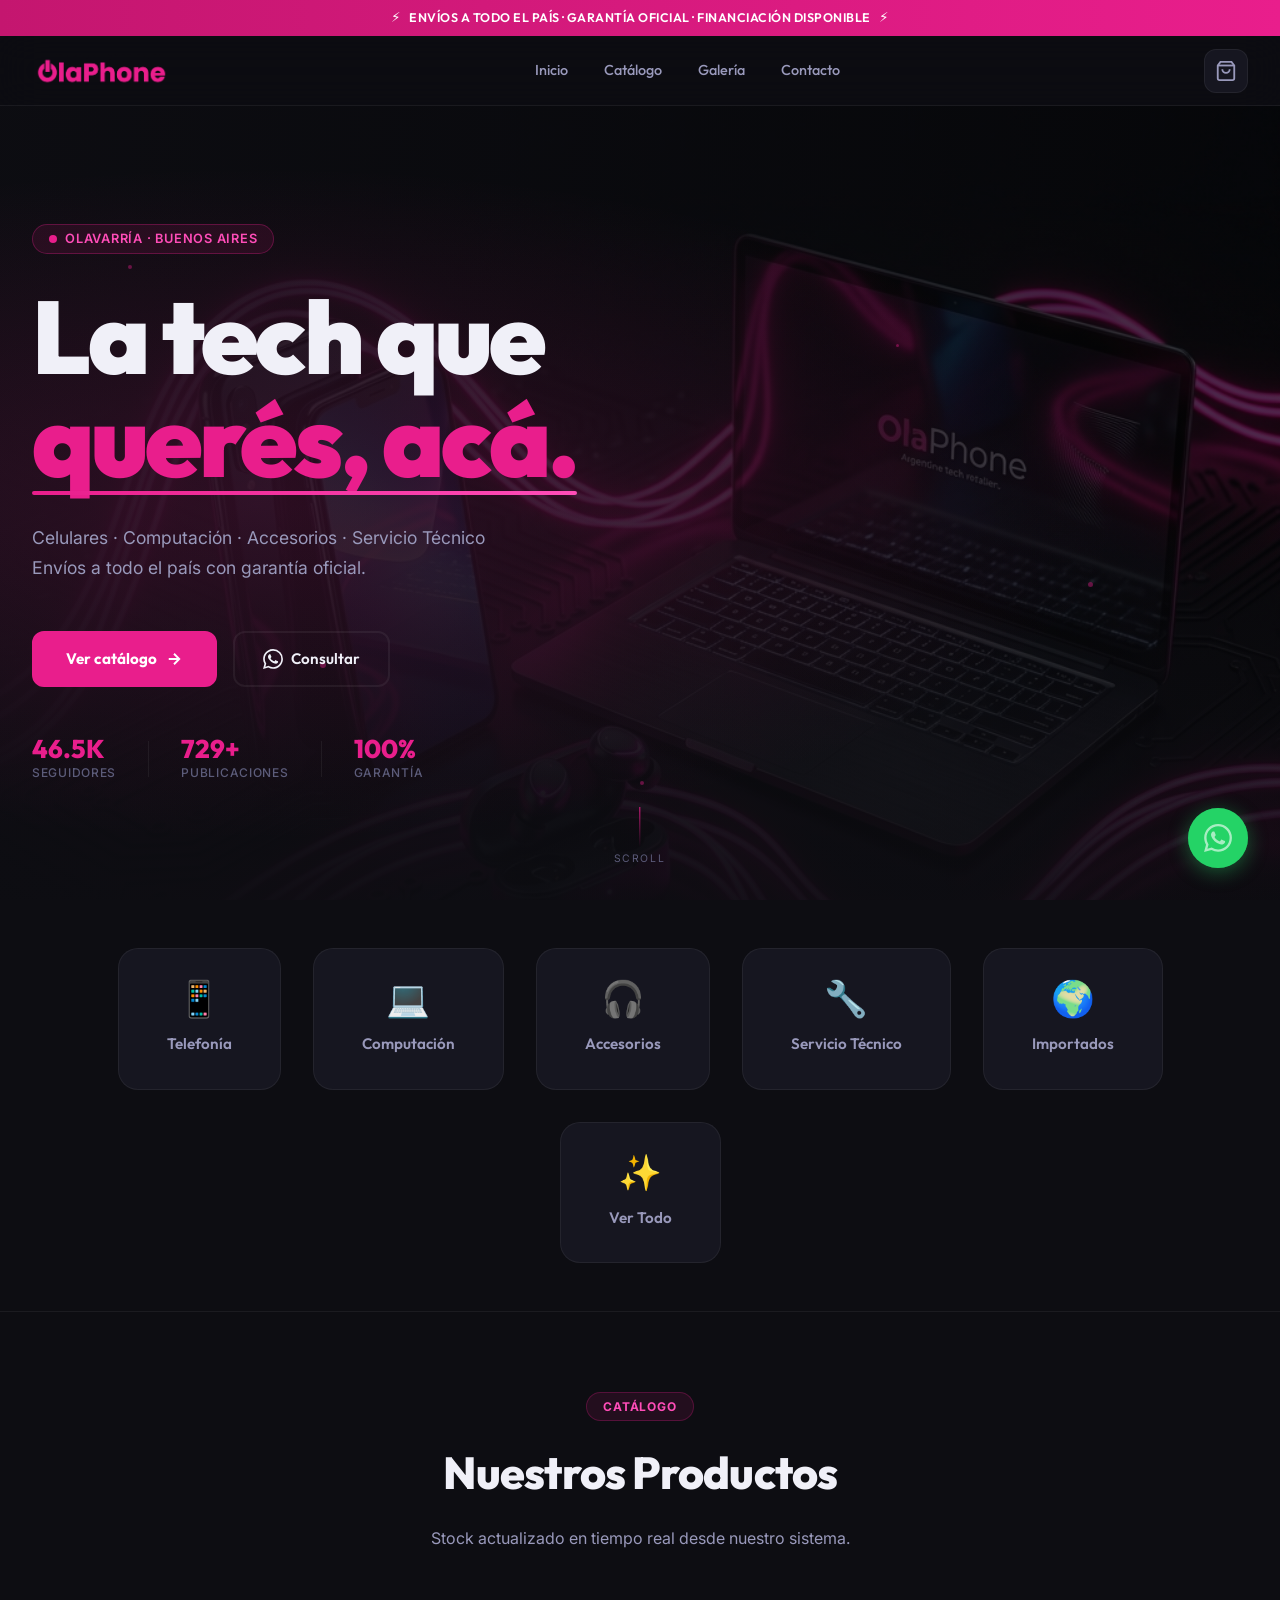
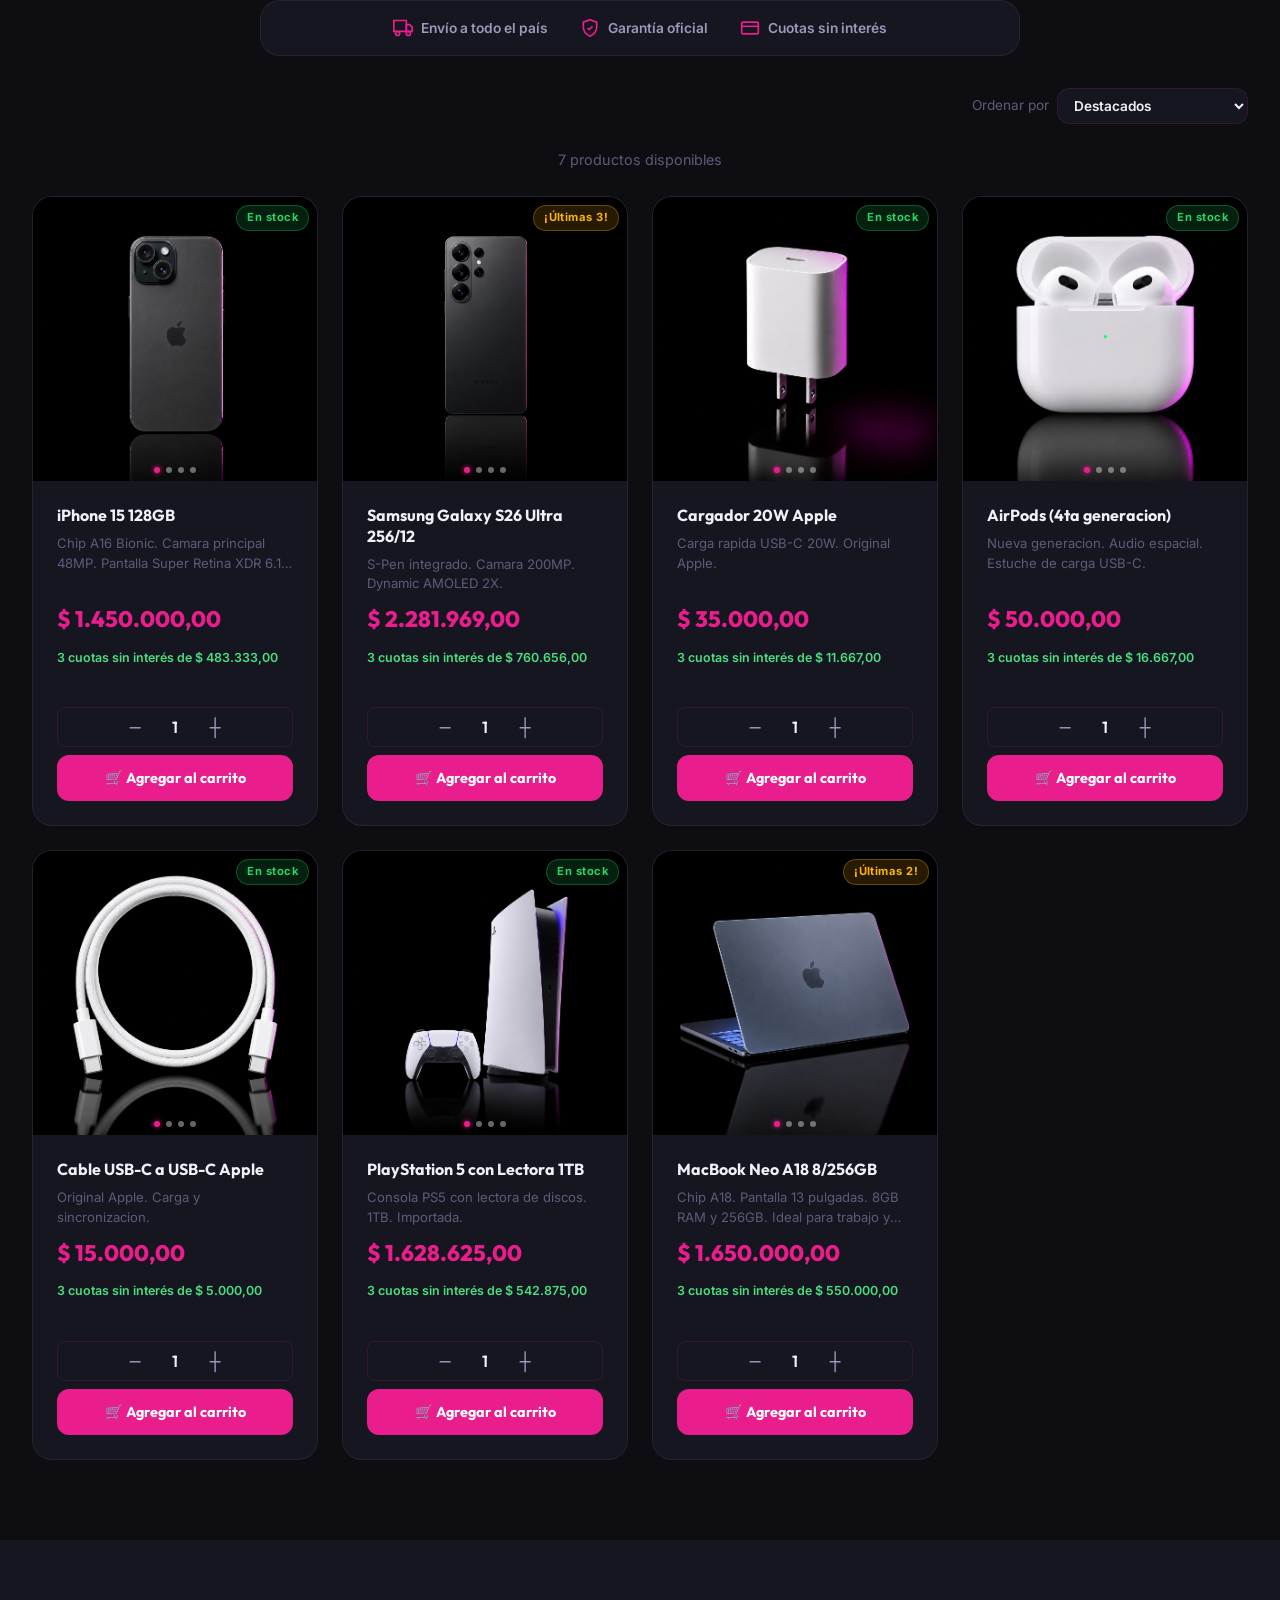
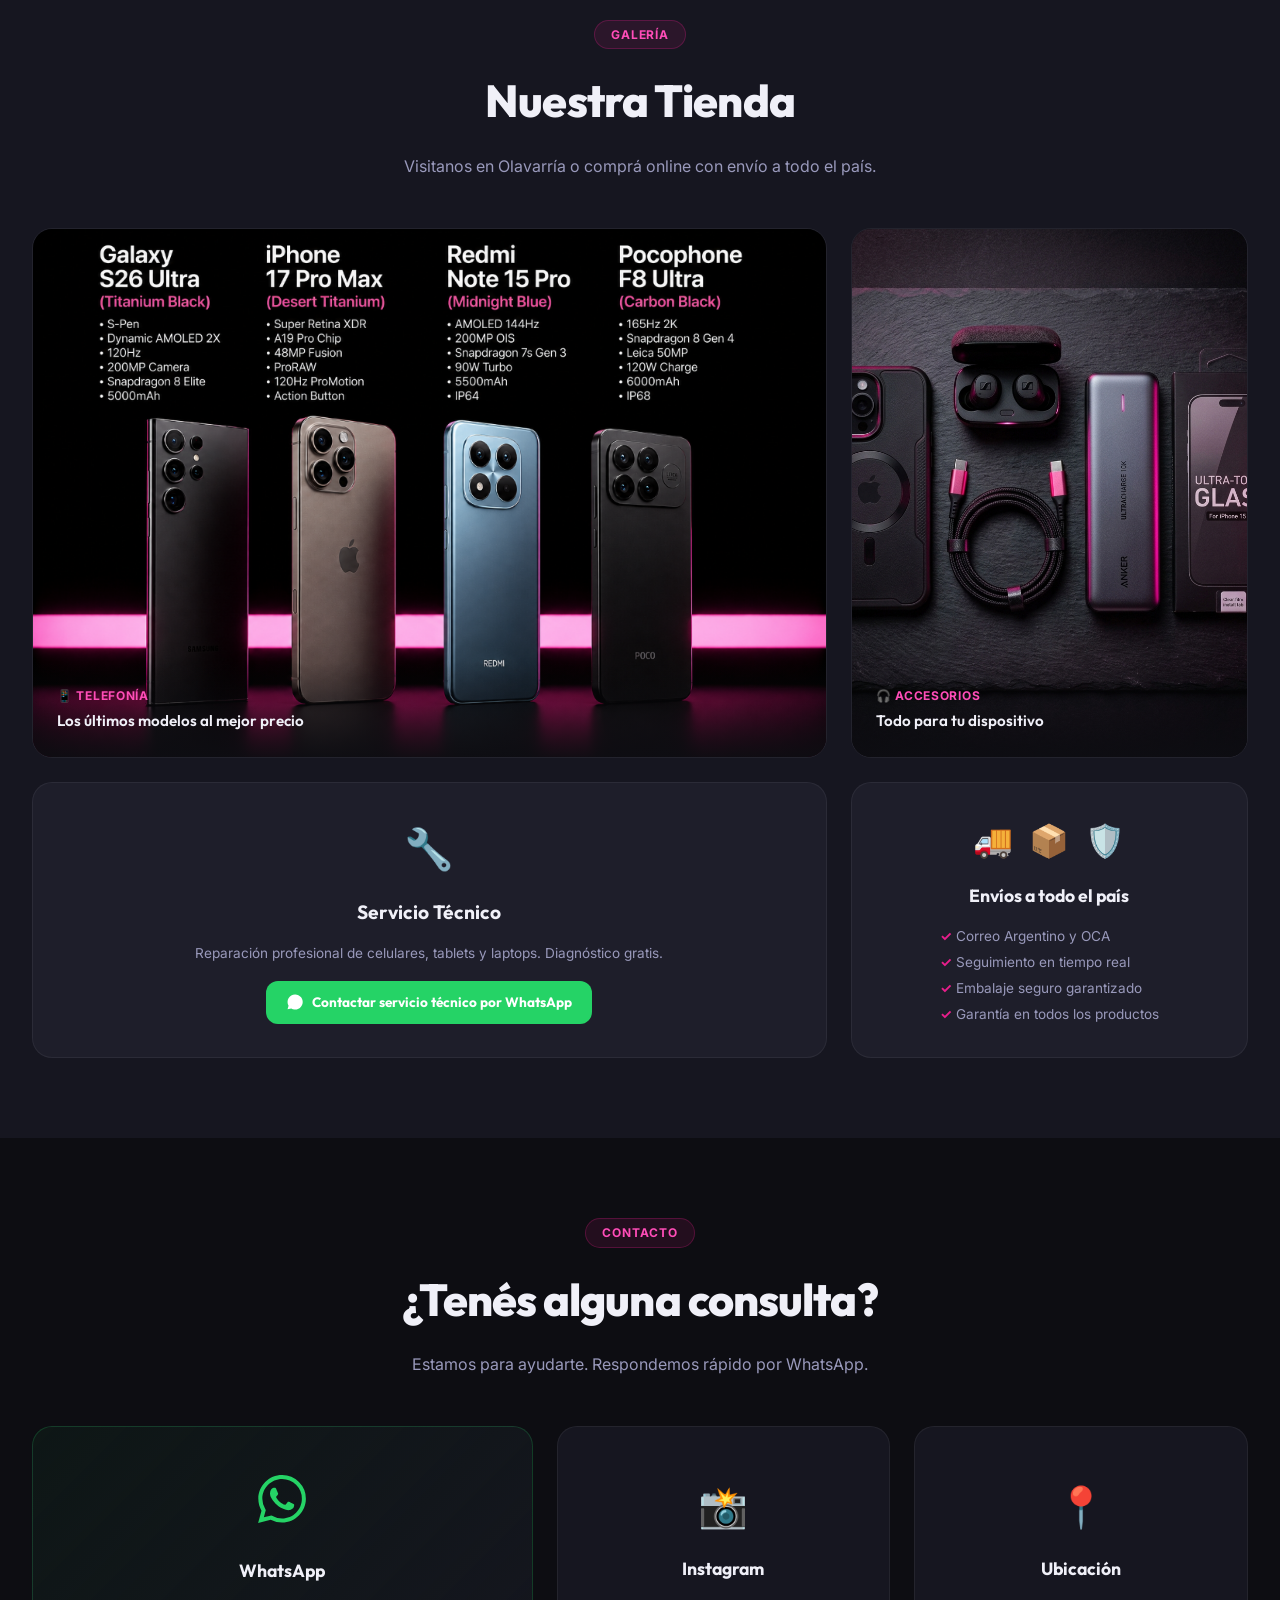
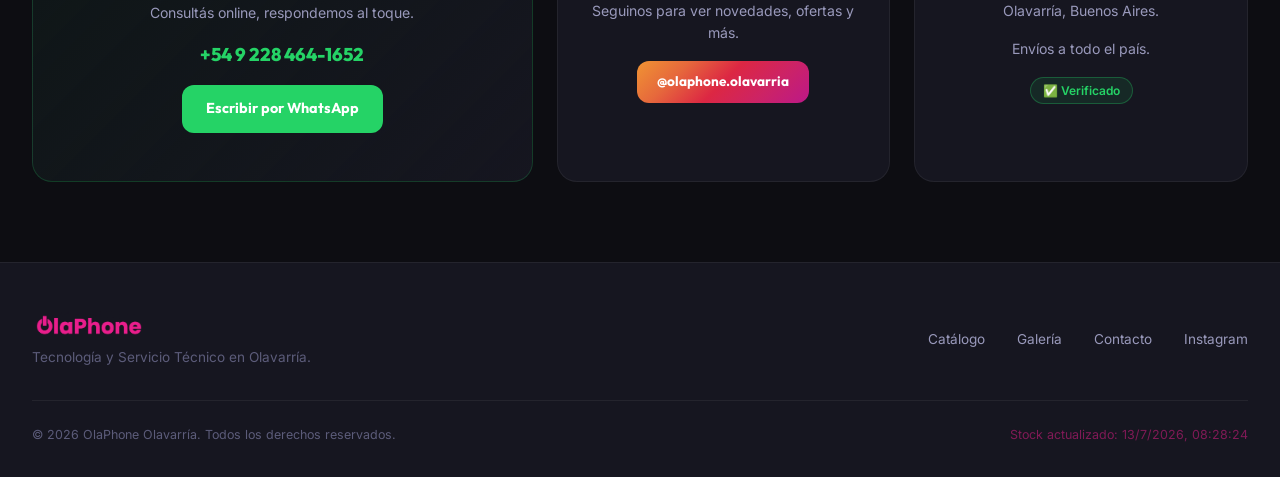
==== producto.html @ 95a6b4db "OlaPhone web — deploy inicial a GitHub Pages Sitio estatico (HTML/CSS/JS) con catalogo de respaldo (" ====
<!DOCTYPE html>
<html lang="es">
<head>
  <meta charset="UTF-8" />
  <meta name="viewport" content="width=device-width, initial-scale=1.0" />

  <!-- SEO -->
  <title>Producto | OlaPhone Olavarría</title>
  <meta name="description" content="Detalle de producto — OlaPhone Olavarría. Celulares, computación, accesorios y servicio técnico. Envíos a todo el país." />
  <meta name="robots" content="index, follow" />
  <meta name="theme-color" content="#E91E8C" />

  <!-- Favicon -->
  <link rel="icon" type="image/png" href="./assets/favicon.png" />
  <link rel="apple-touch-icon" href="./assets/favicon.png" />

  <!-- Google Fonts -->
  <link rel="preconnect" href="https://fonts.googleapis.com" />
  <link rel="preconnect" href="https://fonts.gstatic.com" crossorigin />
  <link href="https://fonts.googleapis.com/css2?family=Outfit:wght@300;400;500;600;700;800;900&family=Inter:wght@400;500;600&display=swap" rel="stylesheet" />

  <link rel="stylesheet" href="css/olaphone.css" />
</head>
<body>

  <!-- ══════════════════════════════════════════════════════════════
       TOPBAR ANUNCIO
  ══════════════════════════════════════════════════════════════ -->
  <div class="topbar" role="banner" aria-label="Anuncio promocional">
    <span class="topbar-icon">⚡</span>
    <span>Envíos a todo el país · Garantía oficial · Financiación disponible</span>
    <span class="topbar-icon">⚡</span>
  </div>

  <!-- ══════════════════════════════════════════════════════════════
       NAVBAR
  ══════════════════════════════════════════════════════════════ -->
  <header class="navbar" role="navigation" aria-label="Navegación principal">
    <div class="navbar-inner">

      <!-- Logo -->
      <a href="index.html" class="navbar-logo" aria-label="OlaPhone - Ir al inicio">
        <img src="assets/logo.png" alt="OlaPhone" class="navbar-logo-img" />
      </a>

      <!-- Nav links (desktop) -->
      <nav class="nav-links" aria-label="Menú">
        <a href="index.html"          class="nav-link" id="nav-inicio">Inicio</a>
        <a href="index.html#catalogo" class="nav-link" id="nav-catalogo">Catálogo</a>
        <a href="index.html#galeria"  class="nav-link" id="nav-galeria">Galería</a>
        <a href="index.html#contacto" class="nav-link" id="nav-contacto">Contacto</a>
      </nav>

      <!-- Carrito + Hamburger -->
      <div class="navbar-actions">
        <button
          id="btn-cart-toggle"
          class="btn-cart-nav"
          aria-label="Ver carrito de compras"
          aria-expanded="false"
          aria-controls="cart-drawer"
        >
          <svg viewBox="0 0 24 24" fill="none" stroke="currentColor" stroke-width="2" width="22" height="22" aria-hidden="true">
            <path d="M6 2L3 6v14a2 2 0 0 0 2 2h14a2 2 0 0 0 2-2V6l-3-4z"/>
            <line x1="3" y1="6" x2="21" y2="6"/>
            <path d="M16 10a4 4 0 0 1-8 0"/>
          </svg>
          <span id="cart-badge" class="cart-badge" role="status" aria-live="polite" aria-label="0 ítems en el carrito">0</span>
        </button>

        <button
          id="btn-menu-mobile"
          class="btn-menu-mobile"
          aria-label="Abrir menú"
          aria-expanded="false"
          aria-controls="mobile-menu"
        >
          <span class="hamburger-line"></span>
          <span class="hamburger-line"></span>
          <span class="hamburger-line"></span>
        </button>
      </div>
    </div>

    <!-- Menú mobile -->
    <nav id="mobile-menu" class="mobile-menu" aria-label="Menú móvil">
      <a href="index.html"          class="mobile-nav-link" id="mnav-inicio">Inicio</a>
      <a href="index.html#catalogo" class="mobile-nav-link" id="mnav-catalogo">Catálogo</a>
      <a href="index.html#galeria"  class="mobile-nav-link" id="mnav-galeria">Galería</a>
      <a href="index.html#contacto" class="mobile-nav-link" id="mnav-contacto">Contacto</a>
    </nav>
  </header>

  <!-- ══════════════════════════════════════════════════════════════
       DETALLE DEL PRODUCTO (renderizado por product-page.js)
  ══════════════════════════════════════════════════════════════ -->
  <main id="product-detail" class="pd-page" aria-live="polite">
    <div class="pd-loading">
      <div class="product-skeleton" aria-hidden="true">
        <div class="skeleton-img"></div>
        <div class="skeleton-line skeleton-line-lg"></div>
        <div class="skeleton-line skeleton-line-sm"></div>
        <div class="skeleton-line skeleton-line-md"></div>
      </div>
    </div>
  </main>

  <!-- ══════════════════════════════════════════════════════════════
       TAMBIÉN PUEDE GUSTARTE
  ══════════════════════════════════════════════════════════════ -->
  <section class="catalog-section pd-related" aria-label="Productos relacionados">
    <div class="container">
      <div class="section-header">
        <span class="section-tag">También puede gustarte</span>
        <h2 class="section-title">Más productos</h2>
      </div>
      <div id="related-grid" class="products-grid" role="list" aria-label="Productos relacionados"></div>
    </div>
  </section>

  <!-- ══════════════════════════════════════════════════════════════
       CARRITO (drawer lateral, igual que el index)
  ══════════════════════════════════════════════════════════════ -->
  <div
    id="cart-overlay"
    class="cart-overlay"
    aria-hidden="true"
    role="presentation"
  ></div>

  <aside
    id="cart-drawer"
    class="cart-drawer"
    role="complementary"
    aria-label="Carrito de compras"
    aria-hidden="true"
  >
    <div class="cart-drawer-header">
      <h2 class="cart-drawer-title">
        <svg viewBox="0 0 24 24" fill="none" stroke="currentColor" stroke-width="2" width="20" height="20" aria-hidden="true">
          <path d="M6 2L3 6v14a2 2 0 0 0 2 2h14a2 2 0 0 0 2-2V6l-3-4z"/>
          <line x1="3" y1="6" x2="21" y2="6"/>
          <path d="M16 10a4 4 0 0 1-8 0"/>
        </svg>
        Mi Carrito
      </h2>
      <button
        id="btn-cart-close"
        class="btn-cart-close"
        aria-label="Cerrar carrito"
      >
        <svg viewBox="0 0 24 24" fill="none" stroke="currentColor" stroke-width="2.5" width="20" height="20" aria-hidden="true">
          <line x1="18" y1="6" x2="6" y2="18"/>
          <line x1="6" y1="6" x2="18" y2="18"/>
        </svg>
      </button>
    </div>

    <!-- Ítems del carrito -->
    <div id="cart-items" class="cart-items-container" role="list" aria-label="Productos en el carrito">
      <div id="cart-empty" class="cart-empty">
        <div class="cart-empty-icon" aria-hidden="true">🛒</div>
        <p class="cart-empty-text">Tu carrito está vacío</p>
        <a href="index.html#catalogo" class="btn-outline" id="btn-cart-empty-catalog">Ver catálogo</a>
      </div>
    </div>

    <!-- Resumen del carrito -->
    <div class="cart-footer" id="cart-footer" hidden>
      <div class="cart-summary">
        <div class="cart-summary-row">
          <span>Subtotal</span>
          <span id="cart-subtotal" aria-live="polite">$0</span>
        </div>
        <div class="cart-summary-row cart-summary-total">
          <span>Total</span>
          <span id="cart-total" aria-live="polite">$0</span>
        </div>
      </div>

      <!-- Formulario de checkout integrado en el drawer -->
      <form id="checkout-form" class="checkout-form" aria-label="Datos de contacto para el pedido" novalidate>
        <h3 class="checkout-form-title">Tus datos</h3>

        <div class="form-group">
          <label for="cliente-nombre" class="form-label">Nombre y apellido *</label>
          <input
            type="text"
            id="cliente-nombre"
            name="nombre"
            class="form-input"
            required
            autocomplete="name"
            placeholder="Juan García"
            aria-required="true"
          />
        </div>

        <div class="form-group">
          <label for="cliente-telefono" class="form-label">WhatsApp (sin 0 ni 15) *</label>
          <div class="form-input-prefix-wrap">
            <span class="form-input-prefix" aria-hidden="true">+54 9</span>
            <input
              type="tel"
              id="cliente-telefono"
              name="telefono"
              class="form-input form-input-prefixed"
              required
              placeholder="2284641652"
              pattern="[0-9]{6,12}"
              aria-required="true"
              aria-describedby="telefono-hint"
              inputmode="numeric"
            />
          </div>
          <small id="telefono-hint" class="form-hint">Ej: 2284641652 (con código de área)</small>
        </div>

        <div class="form-group">
          <label for="cliente-notas" class="form-label">Notas <span class="form-optional">(opcional)</span></label>
          <textarea
            id="cliente-notas"
            name="notas"
            class="form-input form-textarea"
            rows="2"
            placeholder="Horario, consultas sobre el producto..."
          ></textarea>
        </div>

        <!-- Errores -->
        <div id="form-errors" class="form-errors" role="alert" aria-live="assertive" hidden></div>

        <!-- Botón de checkout -->
        <button type="submit" id="btn-checkout" class="btn-checkout">
          <svg viewBox="0 0 24 24" fill="none" stroke="currentColor" stroke-width="2.5" width="18" height="18" aria-hidden="true">
            <polyline points="20 6 9 17 4 12"/>
          </svg>
          Finalizar Compra
        </button>

        <!-- Estado del checkout -->
        <div id="checkout-status" class="checkout-status" role="status" aria-live="polite"></div>
      </form>
    </div>
  </aside>

  <!-- ══════════════════════════════════════════════════════════════
       FOOTER
  ══════════════════════════════════════════════════════════════ -->
  <footer class="footer" role="contentinfo">
    <div class="container">
      <div class="footer-inner">
        <div class="footer-brand">
          <div class="footer-logo" aria-label="OlaPhone">
            <img src="assets/logo.png" alt="OlaPhone" class="footer-logo-img" />
          </div>
          <p class="footer-tagline">Tecnología y Servicio Técnico en Olavarría.</p>
        </div>

        <div class="footer-links">
          <a href="index.html#catalogo" class="footer-link">Catálogo</a>
          <a href="index.html#galeria"  class="footer-link">Galería</a>
          <a href="index.html#contacto" class="footer-link">Contacto</a>
          <a href="https://www.instagram.com/olaphone.olavarria" target="_blank" rel="noopener noreferrer" class="footer-link">Instagram</a>
        </div>
      </div>

      <div class="footer-bottom">
        <p class="footer-copy">
          &copy; <span id="footer-year"></span> OlaPhone Olavarría. Todos los derechos reservados.
        </p>
        <p id="stock-last-update" class="footer-stock-update" aria-live="polite"></p>
      </div>
    </div>
  </footer>

  <!-- ══════════════════════════════════════════════════════════════
       BOTÓN FLOTANTE DE WHATSAPP
  ══════════════════════════════════════════════════════════════ -->
  <button
    class="wa-float-btn"
    id="btn-wa-float"
    aria-label="Contactar a OlaPhone por WhatsApp"
    title="Chateá con nosotros"
    type="button"
  >
    <svg viewBox="0 0 24 24" fill="currentColor" width="28" height="28" aria-hidden="true">
      <path d="M17.472 14.382c-.297-.149-1.758-.867-2.03-.967-.273-.099-.471-.148-.67.15-.197.297-.767.966-.94 1.164-.173.199-.347.223-.644.075-.297-.15-1.255-.463-2.39-1.475-.883-.788-1.48-1.761-1.653-2.059-.173-.297-.018-.458.13-.606.134-.133.298-.347.446-.52.149-.174.198-.298.298-.497.099-.198.05-.371-.025-.52-.075-.149-.669-1.612-.916-2.207-.242-.579-.487-.5-.669-.51-.173-.008-.371-.01-.57-.01-.198 0-.52.074-.792.372-.272.297-1.04 1.016-1.04 2.479 0 1.462 1.065 2.875 1.213 3.074.149.198 2.096 3.2 5.077 4.487.709.306 1.262.489 1.694.625.712.227 1.36.195 1.871.118.571-.085 1.758-.719 2.006-1.413.248-.694.248-1.289.173-1.413-.074-.124-.272-.198-.57-.347m-5.421 7.403h-.004a9.87 9.87 0 0 1-5.031-1.378l-.361-.214-3.741.982.998-3.648-.235-.374a9.86 9.86 0 0 1-1.51-5.26c.001-5.45 4.436-9.884 9.888-9.884 2.64 0 5.122 1.03 6.988 2.898a9.825 9.825 0 0 1 2.893 6.994c-.003 5.45-4.437 9.884-9.885 9.884m8.413-18.297A11.815 11.815 0 0 0 12.05 0C5.495 0 .16 5.335.157 11.892c0 2.096.547 4.142 1.588 5.945L.057 24l6.305-1.654a11.882 11.882 0 0 0 5.683 1.448h.005c6.554 0 11.89-5.335 11.893-11.893a11.821 11.821 0 0 0-3.48-8.413Z"/>
    </svg>
    <span class="wa-float-pulse" aria-hidden="true"></span>
  </button>

  <!-- ══════════════════════════════════════════════════════════════
       POPUP DE CAPTURA DE LEAD (se abre al hacer click en el botón WA)
  ══════════════════════════════════════════════════════════════ -->
  <div id="wa-lead-overlay" class="wa-lead-overlay" role="dialog" aria-modal="true" aria-labelledby="wa-lead-title" hidden>
    <div class="wa-lead-popup" role="document">

      <!-- Encabezado -->
      <div class="wa-lead-header">
        <div class="wa-lead-icon">
          <svg viewBox="0 0 24 24" fill="currentColor" width="26" height="26" aria-hidden="true">
            <path d="M17.472 14.382c-.297-.149-1.758-.867-2.03-.967-.273-.099-.471-.148-.67.15-.197.297-.767.966-.94 1.164-.173.199-.347.223-.644.075-.297-.15-1.255-.463-2.39-1.475-.883-.788-1.48-1.761-1.653-2.059-.173-.297-.018-.458.13-.606.134-.133.298-.347.446-.52.149-.174.198-.298.298-.497.099-.198.05-.371-.025-.52-.075-.149-.669-1.612-.916-2.207-.242-.579-.487-.5-.669-.51-.173-.008-.371-.01-.57-.01-.198 0-.52.074-.792.372-.272.297-1.04 1.016-1.04 2.479 0 1.462 1.065 2.875 1.213 3.074.149.198 2.096 3.2 5.077 4.487.709.306 1.262.489 1.694.625.712.227 1.36.195 1.871.118.571-.085 1.758-.719 2.006-1.413.248-.694.248-1.289.173-1.413-.074-.124-.272-.198-.57-.347m-5.421 7.403h-.004a9.87 9.87 0 0 1-5.031-1.378l-.361-.214-3.741.982.998-3.648-.235-.374a9.86 9.86 0 0 1-1.51-5.26c.001-5.45 4.436-9.884 9.888-9.884 2.64 0 5.122 1.03 6.988 2.898a9.825 9.825 0 0 1 2.893 6.994c-.003 5.45-4.437 9.884-9.885 9.884m8.413-18.297A11.815 11.815 0 0 0 12.05 0C5.495 0 .16 5.335.157 11.892c0 2.096.547 4.142 1.588 5.945L.057 24l6.305-1.654a11.882 11.882 0 0 0 5.683 1.448h.005c6.554 0 11.89-5.335 11.893-11.893a11.821 11.821 0 0 0-3.48-8.413Z"/>
          </svg>
        </div>
        <div class="wa-lead-header-text">
          <h2 id="wa-lead-title" class="wa-lead-title">¡Hola! 👋</h2>
          <p class="wa-lead-subtitle">Completá tus datos y te atendemos al toque</p>
        </div>
        <button class="wa-lead-close" id="btn-wa-lead-close" aria-label="Cerrar" type="button">
          <svg viewBox="0 0 24 24" fill="none" stroke="currentColor" stroke-width="2.5" width="20" height="20">
            <path stroke-linecap="round" stroke-linejoin="round" d="M6 18L18 6M6 6l12 12"/>
          </svg>
        </button>
      </div>

      <!-- Formulario -->
      <form id="wa-lead-form" class="wa-lead-form" novalidate>
        <div class="wa-lead-field">
          <label for="lead-name" class="wa-lead-label">Tu nombre</label>
          <input
            type="text"
            id="lead-name"
            name="nombre"
            class="wa-lead-input"
            placeholder="Ej: Juan García"
            autocomplete="given-name"
            required
            maxlength="60"
          />
        </div>
        <div class="wa-lead-field">
          <label for="lead-phone" class="wa-lead-label">Tu WhatsApp</label>
          <div class="wa-lead-phone-wrap">
            <span class="wa-lead-prefix">🇦🇷 +54</span>
            <input
              type="tel"
              id="lead-phone"
              name="telefono"
              class="wa-lead-input wa-lead-input--phone"
              placeholder="9 221 555-1234"
              autocomplete="tel"
              required
              maxlength="20"
              pattern="[0-9\s\-]{6,15}"
            />
          </div>
        </div>
        <p class="wa-lead-privacy">🔒 Tus datos solo se usan para contactarte. No spam.</p>
        <button type="submit" class="wa-lead-submit" id="btn-wa-lead-submit">
          <svg viewBox="0 0 24 24" fill="currentColor" width="20" height="20" aria-hidden="true">
            <path d="M17.472 14.382c-.297-.149-1.758-.867-2.03-.967-.273-.099-.471-.148-.67.15-.197.297-.767.966-.94 1.164-.173.199-.347.223-.644.075-.297-.15-1.255-.463-2.39-1.475-.883-.788-1.48-1.761-1.653-2.059-.173-.297-.018-.458.13-.606.134-.133.298-.347.446-.52.149-.174.198-.298.298-.497.099-.198.05-.371-.025-.52-.075-.149-.669-1.612-.916-2.207-.242-.579-.487-.5-.669-.51-.173-.008-.371-.01-.57-.01-.198 0-.52.074-.792.372-.272.297-1.04 1.016-1.04 2.479 0 1.462 1.065 2.875 1.213 3.074.149.198 2.096 3.2 5.077 4.487.709.306 1.262.489 1.694.625.712.227 1.36.195 1.871.118.571-.085 1.758-.719 2.006-1.413.248-.694.248-1.289.173-1.413-.074-.124-.272-.198-.57-.347m-5.421 7.403h-.004a9.87 9.87 0 0 1-5.031-1.378l-.361-.214-3.741.982.998-3.648-.235-.374a9.86 9.86 0 0 1-1.51-5.26c.001-5.45 4.436-9.884 9.888-9.884 2.64 0 5.122 1.03 6.988 2.898a9.825 9.825 0 0 1 2.893 6.994c-.003 5.45-4.437 9.884-9.885 9.884m8.413-18.297A11.815 11.815 0 0 0 12.05 0C5.495 0 .16 5.335.157 11.892c0 2.096.547 4.142 1.588 5.945L.057 24l6.305-1.654a11.882 11.882 0 0 0 5.683 1.448h.005c6.554 0 11.89-5.335 11.893-11.893a11.821 11.821 0 0 0-3.48-8.413Z"/>
          </svg>
          Ir a WhatsApp
        </button>
      </form>

    </div>
  </div>

  <!-- ══════════════════════════════════════════════════════════════
       SCRIPTS
  ══════════════════════════════════════════════════════════════ -->
  <!-- Configuración global (idéntica al index) -->
  <script>
    // TODO: una vez que actives los workflows de n8n (ver n8n/SETUP.md),
    // reemplazar estas dos URLs por la "Production URL" de cada Webhook node.
    window.PRODUCTS_URL     = "https://TU-INSTANCIA-N8N.app.n8n.cloud/webhook/olaphone/products";
    window.CART_WEBHOOK_URL  = "https://TU-INSTANCIA-N8N.app.n8n.cloud/webhook/olaphone/cart";
    window.WEBHOOK_SECRET   = "b7f3b7f1b7b8a3f7a1c9e4d6f2a8b0c5d7e9f1a3b5c7d9e1f3a5b7c9d1e3f5a7";
    window.OWNER_PHONE      = "542284641652";

    // Modo prueba local: si la web corre en localhost (dev/test-server.ps1),
    // usa el simulador de n8n en lugar de la instancia real.
    if (location.hostname === "localhost" || location.hostname === "127.0.0.1") {
      window.PRODUCTS_URL     = "/webhook/olaphone/products";
      window.CART_WEBHOOK_URL  = "/webhook/olaphone/cart";
    }

    // Respaldo para deploy en la nube ANTES de tener n8n (ver index.html).
    if (window.PRODUCTS_URL.includes("TU-INSTANCIA-N8N")) {
      window.PRODUCTS_URL = "./products.json";
      window.DEMO_MODE = true;
    }
    document.getElementById("footer-year").textContent = new Date().getFullYear();
  </script>

  <script src="js/cart.js"         defer></script>
  <script src="js/product-page.js" defer></script>
  <script src="js/checkout.js"     defer></script>
  <script src="js/ui.js"           defer></script>
  <script src="js/waLead.js"       defer></script>

</body>
</html>
---- css/olaphone.css ----
/* ═══════════════════════════════════════════════════════════════════
   OLAPHONE — DESIGN SYSTEM & STYLESHEET
   Paleta basada en la identidad visual real de OlaPhone Olavarría:
   · Background dark: #0D0D12
   · Accent magenta: #E91E8C
   · Accent pink light: #FF4DB8
   · Surface cards: #161620
   · Surface alt: #1E1E2A
   · Text primary: #F0F0F8
   · Text secondary: #9999BB
═══════════════════════════════════════════════════════════════════ */

/* ── CSS CUSTOM PROPERTIES ─────────────────────────────────────── */
:root {
  /* Colors */
  --bg-base:          #0D0D12;
  --bg-surface:       #161620;
  --bg-surface-alt:   #1E1E2A;
  --bg-surface-hover: #252535;
  --accent:           #E91E8C;
  --accent-light:     #FF4DB8;
  --accent-dark:      #C4166F;
  --accent-glow:      rgba(233, 30, 140, 0.25);
  --accent-glow-sm:   rgba(233, 30, 140, 0.12);
  --green:            #25D366;
  --green-dark:       #1aab50;
  --text-primary:     #F0F0F8;
  --text-secondary:   #9999BB;
  --text-muted:       #5C5C7A;
  --border:           rgba(233, 30, 140, 0.15);
  --border-subtle:    rgba(255, 255, 255, 0.06);

  /* Typography */
  --font-display:     'Outfit', 'Inter', system-ui, sans-serif;
  --font-body:        'Inter', 'Outfit', system-ui, sans-serif;

  /* Spacing */
  --space-xs:   0.25rem;
  --space-sm:   0.5rem;
  --space-md:   1rem;
  --space-lg:   1.5rem;
  --space-xl:   2rem;
  --space-2xl:  3rem;
  --space-3xl:  5rem;

  /* Border radius */
  --radius-sm:  8px;
  --radius-md:  12px;
  --radius-lg:  20px;
  --radius-xl:  32px;
  --radius-full: 9999px;

  /* Shadows */
  --shadow-accent:  0 0 30px rgba(233, 30, 140, 0.3), 0 0 60px rgba(233, 30, 140, 0.1);
  --shadow-card:    0 4px 24px rgba(0, 0, 0, 0.4);
  --shadow-card-hover: 0 8px 40px rgba(0, 0, 0, 0.6), 0 0 30px rgba(233, 30, 140, 0.15);

  /* Transitions */
  --transition-fast:   0.15s ease;
  --transition-base:   0.25s ease;
  --transition-slow:   0.4s ease;

  /* Layout */
  --navbar-height: 70px;
  --topbar-height: 36px;
  --container-max: 1280px;
  --drawer-width:  420px;
}

/* ── RESET & BASE ──────────────────────────────────────────────── */
*, *::before, *::after {
  box-sizing: border-box;
  margin: 0;
  padding: 0;
}

html {
  scroll-behavior: smooth;
  scroll-padding-top: calc(var(--navbar-height) + var(--topbar-height) + 16px);
}

body {
  background-color: var(--bg-base);
  color: var(--text-primary);
  font-family: var(--font-body);
  font-size: 16px;
  line-height: 1.6;
  overflow-x: hidden;
  -webkit-font-smoothing: antialiased;
}

img {
  max-width: 100%;
  height: auto;
  display: block;
}

a {
  color: inherit;
  text-decoration: none;
}

button {
  cursor: pointer;
  border: none;
  background: none;
  font-family: inherit;
}

ul {
  list-style: none;
}

/* ── LAYOUT ────────────────────────────────────────────────────── */
.container {
  max-width: var(--container-max);
  margin: 0 auto;
  padding: 0 var(--space-xl);
}

@media (max-width: 768px) {
  .container { padding: 0 var(--space-md); }
}

/* ── TOPBAR ────────────────────────────────────────────────────── */
.topbar {
  height: var(--topbar-height);
  background: linear-gradient(90deg, var(--accent-dark), var(--accent), var(--accent-dark));
  background-size: 200% 100%;
  animation: topbar-shimmer 4s linear infinite;
  display: flex;
  align-items: center;
  justify-content: center;
  gap: var(--space-sm);
  font-family: var(--font-display);
  font-size: 0.78rem;
  font-weight: 600;
  letter-spacing: 0.04em;
  text-transform: uppercase;
  color: white;
  position: relative;
  z-index: 100;
}

@keyframes topbar-shimmer {
  0%   { background-position: 0% 50%; }
  100% { background-position: 200% 50%; }
}

.topbar-icon { font-size: 0.85rem; }

/* ── NAVBAR ────────────────────────────────────────────────────── */
.navbar {
  position: sticky;
  top: 0;
  z-index: 90;
  background: rgba(13, 13, 18, 0.92);
  backdrop-filter: blur(20px);
  -webkit-backdrop-filter: blur(20px);
  border-bottom: 1px solid var(--border-subtle);
  height: var(--navbar-height);
  transition: background var(--transition-base), box-shadow var(--transition-base);
}

.navbar.scrolled {
  background: rgba(13, 13, 18, 0.98);
  box-shadow: 0 4px 32px rgba(0, 0, 0, 0.5);
}

.navbar-inner {
  max-width: var(--container-max);
  margin: 0 auto;
  padding: 0 var(--space-xl);
  height: 100%;
  display: flex;
  align-items: center;
  justify-content: space-between;
  gap: var(--space-xl);
}

/* Logo */
.navbar-logo {
  display: flex;
  align-items: center;
  gap: var(--space-sm);
  text-decoration: none;
  flex-shrink: 0;
}

/* Logo de marca (imagen) en la barra superior */
.navbar-logo-img {
  height: 34px;
  width: auto;
  display: block;
  transition: filter var(--transition-base);
}

.navbar-logo:hover .navbar-logo-img {
  filter: drop-shadow(0 0 8px var(--accent-glow, rgba(233,30,140,0.5)));
}

.logo-icon {
  display: flex;
  align-items: center;
  justify-content: center;
  transition: filter var(--transition-base);
}

.navbar-logo:hover .logo-icon {
  filter: drop-shadow(0 0 8px var(--accent));
}

.logo-text {
  font-family: var(--font-display);
  font-size: 1.5rem;
  font-weight: 800;
  color: var(--text-primary);
  letter-spacing: -0.02em;
}

.logo-text-sm {
  font-size: 1.2rem;
}

.logo-accent {
  color: var(--accent);
}

/* Nav links */
.nav-links {
  display: flex;
  align-items: center;
  gap: var(--space-xs);
}

.nav-link {
  padding: var(--space-sm) var(--space-md);
  font-family: var(--font-display);
  font-size: 0.9rem;
  font-weight: 500;
  color: var(--text-secondary);
  border-radius: var(--radius-sm);
  transition: color var(--transition-fast), background var(--transition-fast);
  position: relative;
}

.nav-link::after {
  content: '';
  position: absolute;
  bottom: 4px;
  left: 50%;
  transform: translateX(-50%) scaleX(0);
  width: 60%;
  height: 2px;
  background: var(--accent);
  border-radius: 2px;
  transition: transform var(--transition-base);
}

.nav-link:hover {
  color: var(--text-primary);
  background: var(--bg-surface-alt);
}

.nav-link:hover::after {
  transform: translateX(-50%) scaleX(1);
}

/* Navbar actions */
.navbar-actions {
  display: flex;
  align-items: center;
  gap: var(--space-sm);
}

.btn-cart-nav {
  position: relative;
  width: 44px;
  height: 44px;
  border-radius: var(--radius-md);
  display: flex;
  align-items: center;
  justify-content: center;
  color: var(--text-secondary);
  background: var(--bg-surface);
  border: 1px solid var(--border-subtle);
  transition: all var(--transition-fast);
}

.btn-cart-nav:hover {
  color: var(--accent);
  border-color: var(--border);
  box-shadow: var(--shadow-accent);
}

.cart-badge {
  position: absolute;
  top: -6px;
  right: -6px;
  min-width: 20px;
  height: 20px;
  padding: 0 5px;
  background: var(--accent);
  color: white;
  font-family: var(--font-display);
  font-size: 0.7rem;
  font-weight: 700;
  border-radius: var(--radius-full);
  display: flex;
  align-items: center;
  justify-content: center;
  border: 2px solid var(--bg-base);
  transform: scale(0);
  transition: transform 0.2s cubic-bezier(0.34, 1.56, 0.64, 1);
}

.cart-badge.has-items {
  transform: scale(1);
}

/* Hamburger */
.btn-menu-mobile {
  display: none;
  flex-direction: column;
  gap: 5px;
  width: 40px;
  height: 40px;
  align-items: center;
  justify-content: center;
  border-radius: var(--radius-sm);
  color: var(--text-secondary);
  transition: background var(--transition-fast);
}

.btn-menu-mobile:hover { background: var(--bg-surface); }

.hamburger-line {
  display: block;
  width: 22px;
  height: 2px;
  background: currentColor;
  border-radius: 2px;
  transition: transform var(--transition-base), opacity var(--transition-base);
}

/* Mobile nav */
.mobile-menu {
  display: none;                          /* ← oculto por defecto */
  background: var(--bg-surface);
  border-top: 1px solid var(--border-subtle);
  padding: var(--space-md);
  flex-direction: column;
  gap: var(--space-xs);
}

.mobile-menu.is-open {
  display: flex;                          /* ← visible solo cuando JS agrega .is-open */
}

.mobile-nav-link {
  padding: var(--space-md);
  font-family: var(--font-display);
  font-weight: 600;
  color: var(--text-secondary);
  border-radius: var(--radius-sm);
  transition: all var(--transition-fast);
}

.mobile-nav-link:hover {
  color: var(--accent);
  background: var(--accent-glow-sm);
}

/* ── HERO BANNER ───────────────────────────────────────────────── */
.hero {
  position: relative;
  min-height: calc(100svh - var(--navbar-height) - var(--topbar-height));
  display: flex;
  align-items: center;
  overflow: hidden;
}

.hero-bg {
  position: absolute;
  inset: 0;
  z-index: 0;
}

.hero-bg-img {
  width: 100%;
  height: 100%;
  object-fit: cover;
  object-position: center;
  filter: brightness(0.35) saturate(1.2);
}

.hero-bg-overlay {
  position: absolute;
  inset: 0;
  background:
    radial-gradient(ellipse at 20% 50%, rgba(233, 30, 140, 0.15) 0%, transparent 60%),
    linear-gradient(to right, rgba(13, 13, 18, 0.95) 0%, rgba(13, 13, 18, 0.5) 60%, rgba(13, 13, 18, 0.2) 100%),
    linear-gradient(to top, rgba(13, 13, 18, 0.8) 0%, transparent 50%);
}

/* Particles */
.hero-particles {
  position: absolute;
  inset: 0;
  pointer-events: none;
}

.particle {
  position: absolute;
  border-radius: 50%;
  background: var(--accent);
  opacity: 0.4;
  animation: float-particle linear infinite;
}

.particle-1 { width: 4px; height: 4px; left: 10%; top: 20%; animation-duration: 8s; animation-delay: 0s; }
.particle-2 { width: 6px; height: 6px; left: 25%; top: 70%; animation-duration: 12s; animation-delay: -3s; }
.particle-3 { width: 3px; height: 3px; left: 70%; top: 30%; animation-duration: 10s; animation-delay: -6s; }
.particle-4 { width: 5px; height: 5px; left: 85%; top: 60%; animation-duration: 9s; animation-delay: -1s; }
.particle-5 { width: 4px; height: 4px; left: 50%; top: 85%; animation-duration: 11s; animation-delay: -4s; }

@keyframes float-particle {
  0%   { transform: translateY(0) scale(1); opacity: 0.4; }
  50%  { opacity: 0.8; }
  100% { transform: translateY(-80px) scale(0.5); opacity: 0; }
}

.hero-content {
  position: relative;
  z-index: 1;
  max-width: var(--container-max);
  width: 100%;
  margin: 0 auto;
  padding: var(--space-3xl) var(--space-xl);
}

.hero-tag {
  display: inline-flex;
  align-items: center;
  gap: var(--space-sm);
  padding: var(--space-xs) var(--space-md);
  background: rgba(233, 30, 140, 0.1);
  border: 1px solid rgba(233, 30, 140, 0.3);
  border-radius: var(--radius-full);
  font-size: 0.8rem;
  font-weight: 600;
  color: var(--accent-light);
  letter-spacing: 0.06em;
  text-transform: uppercase;
  margin-bottom: var(--space-xl);
  width: fit-content;
}

.hero-tag-dot {
  width: 8px;
  height: 8px;
  background: var(--accent);
  border-radius: 50%;
  animation: pulse-dot 2s ease-in-out infinite;
}

@keyframes pulse-dot {
  0%, 100% { opacity: 1; transform: scale(1); }
  50%       { opacity: 0.5; transform: scale(0.8); }
}

.hero-title {
  font-family: var(--font-display);
  font-size: clamp(3rem, 8vw, 6.5rem);
  font-weight: 900;
  line-height: 1.0;
  color: var(--text-primary);
  letter-spacing: -0.03em;
  margin-bottom: var(--space-xl);
  max-width: 720px;
}

.hero-title-accent {
  color: var(--accent);
  display: inline-block;
  position: relative;
}

.hero-title-accent::after {
  content: '';
  position: absolute;
  bottom: -4px;
  left: 0;
  right: 0;
  height: 4px;
  background: linear-gradient(90deg, var(--accent), var(--accent-light));
  border-radius: 2px;
  animation: underline-grow 1s ease forwards 0.5s;
  transform-origin: left;
  transform: scaleX(0);
}

@keyframes underline-grow {
  to { transform: scaleX(1); }
}

.hero-subtitle {
  font-size: 1.1rem;
  color: var(--text-secondary);
  line-height: 1.7;
  max-width: 520px;
  margin-bottom: var(--space-2xl);
}

.hero-actions {
  display: flex;
  gap: var(--space-md);
  flex-wrap: wrap;
  margin-bottom: var(--space-2xl);
}

/* Buttons */
.btn-primary {
  display: inline-flex;
  align-items: center;
  gap: var(--space-sm);
  padding: 0.875rem 2rem;
  background: var(--accent);
  color: white;
  font-family: var(--font-display);
  font-size: 0.95rem;
  font-weight: 700;
  border-radius: var(--radius-md);
  border: 2px solid var(--accent);
  cursor: pointer;
  transition: all var(--transition-base);
  position: relative;
  overflow: hidden;
}

.btn-primary::before {
  content: '';
  position: absolute;
  inset: 0;
  background: linear-gradient(135deg, rgba(255,255,255,0.15) 0%, transparent 100%);
  opacity: 0;
  transition: opacity var(--transition-fast);
}

.btn-primary:hover {
  background: var(--accent-light);
  border-color: var(--accent-light);
  transform: translateY(-2px);
  box-shadow: 0 8px 25px rgba(233, 30, 140, 0.4);
}

.btn-primary:hover::before { opacity: 1; }
.btn-primary:active { transform: translateY(0); }

.btn-secondary {
  display: inline-flex;
  align-items: center;
  gap: var(--space-sm);
  padding: 0.875rem 1.75rem;
  background: transparent;
  color: var(--text-primary);
  font-family: var(--font-display);
  font-size: 0.95rem;
  font-weight: 600;
  border-radius: var(--radius-md);
  border: 2px solid var(--border-subtle);
  cursor: pointer;
  transition: all var(--transition-base);
}

.btn-secondary:hover {
  border-color: var(--border);
  background: var(--accent-glow-sm);
  color: var(--accent-light);
  transform: translateY(-2px);
}

.btn-outline {
  display: inline-flex;
  align-items: center;
  justify-content: center;
  padding: 0.6rem 1.25rem;
  border: 1px solid var(--border);
  color: var(--accent-light);
  border-radius: var(--radius-sm);
  font-size: 0.85rem;
  font-weight: 600;
  transition: all var(--transition-fast);
  text-align: center;
}

.btn-outline:hover {
  background: var(--accent-glow-sm);
}

/* Hero stats */
.hero-stats {
  display: flex;
  align-items: center;
  gap: var(--space-xl);
}

.hero-stat {
  display: flex;
  flex-direction: column;
}

.hero-stat-number {
  font-family: var(--font-display);
  font-size: 1.6rem;
  font-weight: 800;
  color: var(--accent);
  line-height: 1.1;
}

.hero-stat-label {
  font-size: 0.75rem;
  color: var(--text-muted);
  text-transform: uppercase;
  letter-spacing: 0.06em;
  font-weight: 500;
}

.hero-stat-divider {
  width: 1px;
  height: 36px;
  background: var(--border-subtle);
}

/* Scroll indicator */
.hero-scroll {
  position: absolute;
  bottom: var(--space-xl);
  left: 50%;
  transform: translateX(-50%);
  display: flex;
  flex-direction: column;
  align-items: center;
  gap: var(--space-xs);
  z-index: 1;
  animation: fade-in-up 1s ease forwards 1.5s;
  opacity: 0;
}

@keyframes fade-in-up {
  to { opacity: 1; transform: translateX(-50%) translateY(0); }
  from { opacity: 0; transform: translateX(-50%) translateY(10px); }
}

.scroll-line {
  width: 1px;
  height: 40px;
  background: linear-gradient(to bottom, var(--accent), transparent);
  animation: scroll-line 2s ease-in-out infinite;
}

@keyframes scroll-line {
  0%   { transform: scaleY(0); transform-origin: top; }
  50%  { transform: scaleY(1); transform-origin: top; }
  51%  { transform: scaleY(1); transform-origin: bottom; }
  100% { transform: scaleY(0); transform-origin: bottom; }
}

.scroll-text {
  font-size: 0.65rem;
  text-transform: uppercase;
  letter-spacing: 0.15em;
  color: var(--text-muted);
}

/* ── SECTION HEADER ────────────────────────────────────────────── */
.section-header {
  text-align: center;
  margin-bottom: var(--space-2xl);
}

.section-tag {
  display: inline-block;
  padding: var(--space-xs) var(--space-md);
  background: rgba(233, 30, 140, 0.1);
  border: 1px solid rgba(233, 30, 140, 0.25);
  border-radius: var(--radius-full);
  font-size: 0.75rem;
  font-weight: 700;
  color: var(--accent-light);
  letter-spacing: 0.08em;
  text-transform: uppercase;
  margin-bottom: var(--space-md);
}

.section-title {
  font-family: var(--font-display);
  font-size: clamp(2rem, 4vw, 2.8rem);
  font-weight: 800;
  color: var(--text-primary);
  letter-spacing: -0.02em;
  margin-bottom: var(--space-md);
}

.section-subtitle {
  font-size: 1rem;
  color: var(--text-secondary);
  max-width: 480px;
  margin: 0 auto;
  line-height: 1.7;
}

/* ── CATEGORIES ────────────────────────────────────────────────── */
.categories-section {
  padding: var(--space-2xl) 0;
  border-bottom: 1px solid var(--border-subtle);
}

.categories-grid {
  display: flex;
  gap: var(--space-xl);
  justify-content: center;
  flex-wrap: wrap;
}

.category-card {
  display: flex;
  flex-direction: column;
  align-items: center;
  gap: var(--space-md);
  padding: var(--space-xl) var(--space-2xl);
  background: var(--bg-surface);
  border: 1px solid var(--border-subtle);
  border-radius: var(--radius-lg);
  cursor: pointer;
  transition: all var(--transition-base);
  min-width: 140px;
}

.category-card:hover {
  border-color: var(--border);
  background: var(--bg-surface-alt);
  transform: translateY(-4px);
  box-shadow: var(--shadow-accent);
}

.category-icon {
  font-size: 2.2rem;
  line-height: 1;
}

.category-name {
  font-family: var(--font-display);
  font-size: 0.95rem;
  font-weight: 600;
  color: var(--text-secondary);
  text-align: center;
  transition: color var(--transition-fast);
}

.category-card:hover .category-name {
  color: var(--accent-light);
}

/* ── CATALOG ───────────────────────────────────────────────────── */
.catalog-section {
  padding: var(--space-3xl) 0;
}

.products-status {
  text-align: center;
  font-size: 0.9rem;
  color: var(--text-muted);
  margin-bottom: var(--space-lg);
  min-height: 24px;
}

.products-grid {
  display: grid;
  grid-template-columns: repeat(auto-fill, minmax(280px, 1fr));
  gap: var(--space-lg);
}

/* ── Franja de confianza (envío / garantía / cuotas) ──────────────────────── */
.trust-strip {
  display: flex;
  flex-wrap: wrap;
  justify-content: center;
  gap: var(--space-md) var(--space-xl);
  margin: 0 auto var(--space-xl);
  padding: var(--space-md) var(--space-lg);
  max-width: 760px;
  background: var(--bg-surface);
  border: 1px solid var(--border-subtle);
  border-radius: var(--radius-lg);
}
.trust-item {
  display: flex;
  align-items: center;
  gap: 8px;
  font-size: 0.86rem;
  font-weight: 600;
  color: var(--text-secondary);
}
.trust-item svg { width: 20px; height: 20px; color: var(--accent); flex-shrink: 0; }

/* ── Barra de herramientas del catálogo (orden) ───────────────────────────── */
.catalog-toolbar {
  display: flex;
  justify-content: flex-end;
  align-items: center;
  gap: var(--space-sm);
  margin-bottom: var(--space-lg);
}
.catalog-toolbar label {
  font-size: 0.85rem;
  color: var(--text-muted);
}
.catalog-sort {
  background: var(--bg-surface);
  color: var(--text-primary);
  border: 1px solid var(--border);
  border-radius: var(--radius-md);
  padding: 8px 12px;
  font-family: inherit;
  font-size: 0.85rem;
  font-weight: 600;
  cursor: pointer;
  transition: border-color var(--transition-base);
}
.catalog-sort:hover,
.catalog-sort:focus { border-color: var(--accent); outline: none; }

/* Skeletons */
.product-skeleton {
  background: var(--bg-surface);
  border-radius: var(--radius-lg);
  padding: var(--space-lg);
  border: 1px solid var(--border-subtle);
  overflow: hidden;
}

.skeleton-img {
  width: 100%;
  /* 1:1 igual que el marco real de las cards, para que no salte el layout */
  aspect-ratio: 1 / 1;
  background: var(--bg-surface-alt);
  border-radius: var(--radius-md);
  margin-bottom: var(--space-md);
  animation: skeleton-pulse 1.5s ease-in-out infinite;
}

.skeleton-line {
  height: 14px;
  background: var(--bg-surface-alt);
  border-radius: var(--radius-sm);
  margin-bottom: var(--space-sm);
  animation: skeleton-pulse 1.5s ease-in-out infinite;
}

.skeleton-line-lg  { width: 80%; }
.skeleton-line-md  { width: 60%; }
.skeleton-line-sm  { width: 40%; }

@keyframes skeleton-pulse {
  0%, 100% { opacity: 0.5; }
  50%       { opacity: 1; }
}

/* Product card */
.product-card {
  background: var(--bg-surface);
  border: 1px solid var(--border-subtle);
  border-radius: var(--radius-lg);
  overflow: hidden;
  display: flex;
  flex-direction: column;
  transition: all var(--transition-base);
  position: relative;
}

.product-card:hover {
  border-color: var(--border);
  transform: translateY(-6px);
  box-shadow: var(--shadow-card-hover);
}

.product-card.out-of-stock {
  opacity: 0.6;
}

.product-card.out-of-stock:hover {
  transform: none;
}

.product-img-wrap {
  position: relative;
  /* Fondo casi negro: se funde con las fotos de producto sobre fondo oscuro */
  background: #050507;
  overflow: hidden;
  /* Marco cuadrado: coincide con las fotos 1:1, se llenan de borde a borde
     sin barras negras y todos los productos quedan encuadrados igual. */
  aspect-ratio: 1/1;
}

.product-img {
  width: 100%;
  height: 100%;
  /* contain: la foto entra completa, sin recortes (las verticales incluidas) */
  object-fit: contain;
  transition: transform 0.5s ease;
}

.product-card:hover .product-img {
  transform: scale(1.05);
}

.product-no-img {
  width: 100%;
  height: 100%;
  display: flex;
  align-items: center;
  justify-content: center;
  font-size: 3rem;
  background: linear-gradient(135deg, var(--bg-surface-alt), var(--bg-base));
}

.product-stock-badge {
  position: absolute;
  top: var(--space-sm);
  right: var(--space-sm);
  padding: 3px 10px;
  border-radius: var(--radius-full);
  font-size: 0.7rem;
  font-weight: 700;
  letter-spacing: 0.04em;
  white-space: nowrap;
  /* Por encima de la imagen activa de la galeria (z-index:1) y los botones (2),
     asi el badge nunca queda tapado por la foto del producto. */
  z-index: 3;
  /* Pequeno fondo oscuro translucido: legible aunque caiga sobre parte clara. */
  backdrop-filter: blur(2px);
}

.badge-instock {
  background: rgba(37, 211, 102, 0.15);
  color: #25D366;
  border: 1px solid rgba(37, 211, 102, 0.3);
}

.badge-outofstock {
  background: rgba(255, 60, 60, 0.15);
  color: #ff4444;
  border: 1px solid rgba(255, 60, 60, 0.3);
}

.badge-lowstock {
  background: rgba(255, 180, 0, 0.15);
  color: #FFB400;
  border: 1px solid rgba(255, 180, 0, 0.3);
}

.product-info {
  padding: var(--space-lg);
  flex: 1;
  display: flex;
  flex-direction: column;
  gap: var(--space-sm);
}

.product-name {
  font-family: var(--font-display);
  font-size: 1rem;
  font-weight: 700;
  color: var(--text-primary);
  line-height: 1.3;
  display: -webkit-box;
  -webkit-line-clamp: 2;
  -webkit-box-orient: vertical;
  overflow: hidden;
}

.product-description {
  font-size: 0.82rem;
  color: var(--text-muted);
  line-height: 1.5;
  display: -webkit-box;
  -webkit-line-clamp: 2;
  -webkit-box-orient: vertical;
  overflow: hidden;
}

.product-price {
  font-family: var(--font-display);
  font-size: 1.4rem;
  font-weight: 800;
  color: var(--accent);
  margin-top: auto;
}

.product-in-cart {
  font-size: 0.78rem;
  color: var(--accent-light);
  font-weight: 600;
}

.product-card-footer {
  padding: var(--space-md) var(--space-lg) var(--space-lg);
}

.btn-add-to-cart {
  width: 100%;
  padding: 0.75rem;
  background: var(--accent);
  color: white;
  font-family: var(--font-display);
  font-size: 0.9rem;
  font-weight: 700;
  border-radius: var(--radius-md);
  border: 2px solid var(--accent);
  cursor: pointer;
  transition: all var(--transition-fast);
  display: flex;
  align-items: center;
  justify-content: center;
  gap: var(--space-sm);
}

.btn-add-to-cart:hover:not(:disabled) {
  background: var(--accent-light);
  border-color: var(--accent-light);
  box-shadow: 0 4px 16px rgba(233, 30, 140, 0.35);
}

.btn-add-to-cart:disabled {
  background: var(--bg-surface-alt);
  border-color: var(--border-subtle);
  color: var(--text-muted);
  cursor: not-allowed;
}

.btn-add-to-cart.adding {
  animation: btn-pulse 0.3s ease;
}

@keyframes btn-pulse {
  0%   { transform: scale(1); }
  50%  { transform: scale(0.97); }
  100% { transform: scale(1); }
}

/* ── GALLERY ───────────────────────────────────────────────────── */
.gallery-section {
  padding: var(--space-3xl) 0;
  background: var(--bg-surface);
}

.gallery-grid {
  display: grid;
  grid-template-columns: 2fr 1fr;
  grid-template-rows: auto auto;
  gap: var(--space-lg);
}

.gallery-item {
  position: relative;
  border-radius: var(--radius-lg);
  overflow: hidden;
  border: 1px solid var(--border-subtle);
  transition: border-color var(--transition-base), box-shadow var(--transition-base);
}

.gallery-item:hover {
  border-color: var(--border);
  box-shadow: var(--shadow-card-hover);
}

.gallery-item-large {
  grid-row: span 1;
}

.gallery-img {
  width: 100%;
  height: 100%;
  object-fit: cover;
  min-height: 280px;
  transition: transform 0.5s ease;
  display: block;
}

.gallery-item:hover .gallery-img {
  transform: scale(1.04);
}

.gallery-caption {
  position: absolute;
  bottom: 0;
  left: 0;
  right: 0;
  padding: var(--space-lg);
  background: linear-gradient(to top, rgba(13,13,18,0.95) 0%, transparent 100%);
  display: flex;
  flex-direction: column;
  gap: var(--space-xs);
}

.gallery-caption-tag {
  font-size: 0.75rem;
  font-weight: 700;
  color: var(--accent-light);
  text-transform: uppercase;
  letter-spacing: 0.06em;
}

.gallery-caption-text {
  font-family: var(--font-display);
  font-size: 0.95rem;
  font-weight: 600;
  color: var(--text-primary);
}

/* Gallery service & shipping cards */
.gallery-service-card,
.gallery-shipping-card {
  background: var(--bg-surface-alt);
  display: flex;
  flex-direction: column;
  align-items: center;
  justify-content: center;
  text-align: center;
  padding: var(--space-xl);
  gap: var(--space-md);
  min-height: 250px;
}

.service-icon,
.contact-wa-icon,
.contact-ig-icon,
.contact-location-icon {
  font-size: 2.5rem;
}

.service-title {
  font-family: var(--font-display);
  font-size: 1.2rem;
  font-weight: 700;
  color: var(--text-primary);
}

.service-description {
  font-size: 0.85rem;
  color: var(--text-secondary);
  line-height: 1.6;
}

.btn-service {
  display: inline-flex;
  align-items: center;
  justify-content: center;
  gap: 8px;
  text-align: center;
  padding: 0.65rem 1.25rem;
  background: var(--green);
  color: white;
  font-family: var(--font-display);
  font-size: 0.85rem;
  font-weight: 700;
  border-radius: var(--radius-md);
  transition: all var(--transition-fast);
}
.btn-service svg { flex-shrink: 0; }

/* Tarjeta de contacto de Servicio Técnico dentro del catálogo (categoría "servicio") */
.service-cta {
  grid-column: 1 / -1;
  display: flex;
  flex-direction: column;
  align-items: center;
  text-align: center;
  gap: var(--space-md);
  padding: var(--space-3xl) var(--space-lg);
  background: var(--bg-surface);
  border: 1px solid var(--border-subtle);
  border-radius: var(--radius-lg);
}
.service-cta-icon { font-size: 3rem; line-height: 1; }
.service-cta-title {
  font-family: var(--font-display);
  font-size: 1.6rem;
  font-weight: 800;
  color: var(--text-primary);
}
.service-cta-text {
  max-width: 480px;
  color: var(--text-secondary);
  line-height: 1.6;
}
.service-cta-btn { font-size: 0.95rem; padding: 0.8rem 1.5rem; margin-top: var(--space-sm); }
.service-cta-back {
  background: none;
  border: none;
  color: var(--text-muted);
  font-family: inherit;
  font-size: 0.85rem;
  cursor: pointer;
  transition: color var(--transition-base);
}
.service-cta-back:hover { color: var(--accent-light); }

.btn-service:hover {
  background: var(--green-dark);
  transform: translateY(-2px);
  box-shadow: 0 4px 16px rgba(37, 211, 102, 0.3);
}

.shipping-icons {
  display: flex;
  gap: var(--space-md);
  font-size: 2rem;
}

.shipping-title {
  font-family: var(--font-display);
  font-size: 1.1rem;
  font-weight: 700;
  color: var(--text-primary);
}

.shipping-list {
  text-align: left;
  list-style: none;
  display: flex;
  flex-direction: column;
  gap: var(--space-xs);
}

.shipping-list li {
  font-size: 0.85rem;
  color: var(--text-secondary);
  padding-left: var(--space-md);
  position: relative;
}

.shipping-list li::before {
  content: '✓';
  position: absolute;
  left: 0;
  color: var(--accent);
  font-weight: 700;
}

/* ── CART DRAWER ───────────────────────────────────────────────── */
.cart-overlay {
  position: fixed;
  inset: 0;
  background: rgba(0, 0, 0, 0.7);
  z-index: 200;
  opacity: 0;
  pointer-events: none;
  transition: opacity var(--transition-base);
}

.cart-overlay.active {
  opacity: 1;
  pointer-events: all;
}

.cart-drawer {
  position: fixed;
  top: 0;
  right: 0;
  width: var(--drawer-width);
  max-width: 100vw;
  height: 100%;
  background: var(--bg-surface);
  border-left: 1px solid var(--border-subtle);
  z-index: 201;
  display: flex;
  flex-direction: column;
  transform: translateX(100%);
  transition: transform 0.35s cubic-bezier(0.32, 0.72, 0, 1);
  overflow: hidden;
}

.cart-drawer.open {
  transform: translateX(0);
  box-shadow: -8px 0 40px rgba(0, 0, 0, 0.6);
}

.cart-drawer-header {
  display: flex;
  align-items: center;
  justify-content: space-between;
  padding: var(--space-lg) var(--space-xl);
  border-bottom: 1px solid var(--border-subtle);
  flex-shrink: 0;
}

.cart-drawer-title {
  display: flex;
  align-items: center;
  gap: var(--space-sm);
  font-family: var(--font-display);
  font-size: 1.1rem;
  font-weight: 700;
  color: var(--text-primary);
}

.btn-cart-close {
  width: 36px;
  height: 36px;
  display: flex;
  align-items: center;
  justify-content: center;
  border-radius: var(--radius-sm);
  color: var(--text-secondary);
  background: var(--bg-surface-alt);
  transition: all var(--transition-fast);
}

.btn-cart-close:hover {
  color: var(--accent);
  background: var(--accent-glow-sm);
}

.cart-items-container {
  flex: 1;
  overflow-y: auto;
  padding: var(--space-lg) var(--space-xl);
  scrollbar-width: thin;
  scrollbar-color: var(--border) transparent;
}

/* Cart item row */
.cart-row {
  display: grid;
  grid-template-columns: 1fr auto;
  gap: var(--space-sm);
  padding: var(--space-md) 0;
  border-bottom: 1px solid var(--border-subtle);
  align-items: center;
}

.cart-row:last-child {
  border-bottom: none;
}

.cart-row-name {
  font-size: 0.9rem;
  font-weight: 600;
  color: var(--text-primary);
  line-height: 1.3;
  margin-bottom: var(--space-xs);
}

.cart-row-price {
  font-size: 0.8rem;
  color: var(--text-muted);
}

.cart-row-controls {
  display: flex;
  align-items: center;
  gap: var(--space-sm);
  margin-top: var(--space-sm);
}

.cart-qty-btn {
  width: 28px;
  height: 28px;
  display: flex;
  align-items: center;
  justify-content: center;
  border: 1px solid var(--border-subtle);
  border-radius: 6px;
  background: var(--bg-surface-alt);
  color: var(--text-secondary);
  font-size: 1rem;
  line-height: 1;
  font-family: var(--font-display);
  transition: all var(--transition-fast);
}

.cart-qty-btn:hover:not(:disabled) {
  border-color: var(--accent);
  color: var(--accent);
}

.cart-qty-btn:disabled {
  opacity: 0.4;
  cursor: not-allowed;
}

.cart-qty-display {
  font-family: var(--font-display);
  font-size: 0.95rem;
  font-weight: 700;
  color: var(--text-primary);
  min-width: 24px;
  text-align: center;
}

.cart-row-subtotal {
  font-family: var(--font-display);
  font-size: 0.95rem;
  font-weight: 700;
  color: var(--accent);
  white-space: nowrap;
}

.cart-row-remove {
  display: flex;
  align-items: center;
  justify-content: center;
  width: 24px;
  height: 24px;
  color: var(--text-muted);
  transition: color var(--transition-fast);
  font-size: 1rem;
  border-radius: 4px;
}

.cart-row-remove:hover {
  color: #ff4444;
}

/* Cart empty */
.cart-empty {
  display: flex;
  flex-direction: column;
  align-items: center;
  justify-content: center;
  gap: var(--space-md);
  padding: var(--space-3xl) var(--space-xl);
  text-align: center;
}

.cart-empty-icon { font-size: 3rem; }
.cart-empty-text { color: var(--text-muted); font-size: 0.95rem; }

/* Cart footer */
.cart-footer {
  border-top: 1px solid var(--border-subtle);
  padding: var(--space-lg) var(--space-xl);
  flex-shrink: 0;
  background: var(--bg-surface);
  overflow-y: auto;
  max-height: 65vh;
  scrollbar-width: thin;
  scrollbar-color: var(--border) transparent;
}

.cart-summary {
  margin-bottom: var(--space-lg);
}

.cart-summary-row {
  display: flex;
  justify-content: space-between;
  align-items: center;
  padding: var(--space-xs) 0;
  font-size: 0.9rem;
  color: var(--text-secondary);
}

.cart-summary-total {
  font-family: var(--font-display);
  font-size: 1.1rem;
  font-weight: 800;
  color: var(--text-primary);
  border-top: 1px solid var(--border-subtle);
  padding-top: var(--space-sm);
  margin-top: var(--space-sm);
}

/* Checkout form */
.checkout-form { display: flex; flex-direction: column; gap: var(--space-md); }

.checkout-form-title {
  font-family: var(--font-display);
  font-size: 0.95rem;
  font-weight: 700;
  color: var(--text-primary);
  margin-bottom: var(--space-xs);
}

.form-group { display: flex; flex-direction: column; gap: var(--space-xs); }

.form-label {
  font-size: 0.8rem;
  font-weight: 600;
  color: var(--text-secondary);
  letter-spacing: 0.02em;
}

.form-optional { font-weight: 400; color: var(--text-muted); }

.form-input {
  width: 100%;
  padding: 0.7rem var(--space-md);
  background: var(--bg-surface-alt);
  border: 1px solid var(--border-subtle);
  border-radius: var(--radius-sm);
  color: var(--text-primary);
  font-family: var(--font-body);
  font-size: 0.9rem;
  transition: border-color var(--transition-fast), box-shadow var(--transition-fast);
  outline: none;
}

.form-input:focus {
  border-color: var(--accent);
  box-shadow: 0 0 0 3px var(--accent-glow-sm);
}

.form-input::placeholder { color: var(--text-muted); }

.form-input-prefix-wrap {
  display: flex;
  align-items: center;
  background: var(--bg-surface-alt);
  border: 1px solid var(--border-subtle);
  border-radius: var(--radius-sm);
  overflow: hidden;
  transition: border-color var(--transition-fast), box-shadow var(--transition-fast);
}

.form-input-prefix-wrap:focus-within {
  border-color: var(--accent);
  box-shadow: 0 0 0 3px var(--accent-glow-sm);
}

.form-input-prefix {
  padding: 0.7rem var(--space-sm) 0.7rem var(--space-md);
  font-size: 0.85rem;
  color: var(--text-muted);
  border-right: 1px solid var(--border-subtle);
  white-space: nowrap;
  background: var(--bg-base);
}

.form-input-prefixed {
  border: none;
  border-radius: 0;
  flex: 1;
  background: transparent;
}

.form-input-prefixed:focus {
  box-shadow: none;
}

.form-textarea { resize: vertical; min-height: 60px; }

.form-hint {
  font-size: 0.72rem;
  color: var(--text-muted);
}

.form-errors {
  background: rgba(255, 60, 60, 0.1);
  border: 1px solid rgba(255, 60, 60, 0.3);
  border-radius: var(--radius-sm);
  padding: var(--space-sm) var(--space-md);
  font-size: 0.82rem;
  color: #ff6b6b;
  line-height: 1.6;
}

.btn-checkout {
  width: 100%;
  padding: 0.9rem;
  background: linear-gradient(135deg, var(--accent), var(--accent-dark));
  color: white;
  font-family: var(--font-display);
  font-size: 0.95rem;
  font-weight: 700;
  border-radius: var(--radius-md);
  border: none;
  cursor: pointer;
  display: flex;
  align-items: center;
  justify-content: center;
  gap: var(--space-sm);
  transition: all var(--transition-base);
  letter-spacing: 0.02em;
}

.btn-checkout:hover:not(:disabled) {
  background: linear-gradient(135deg, var(--accent-light), var(--accent));
  transform: translateY(-2px);
  box-shadow: 0 6px 20px rgba(233, 30, 140, 0.4);
}

.btn-checkout:disabled {
  opacity: 0.6;
  cursor: not-allowed;
  transform: none;
}

.checkout-status {
  font-size: 0.85rem;
  line-height: 1.6;
  border-radius: var(--radius-sm);
  overflow: hidden;
}

.checkout-status:not(:empty) {
  padding: var(--space-md);
}

.checkout-status[data-type="success"] {
  background: rgba(37, 211, 102, 0.1);
  border: 1px solid rgba(37, 211, 102, 0.3);
  color: #4ade80;
}

.checkout-status[data-type="error"] {
  background: rgba(255, 60, 60, 0.1);
  border: 1px solid rgba(255, 60, 60, 0.3);
  color: #ff6b6b;
}

.checkout-status[data-type="warn"] {
  background: rgba(255, 180, 0, 0.1);
  border: 1px solid rgba(255, 180, 0, 0.3);
  color: #fbbf24;
}

/* ── CONTACT ───────────────────────────────────────────────────── */
.contact-section {
  padding: var(--space-3xl) 0;
}

.contact-grid {
  display: grid;
  grid-template-columns: 1.5fr 1fr 1fr;
  gap: var(--space-lg);
}

.contact-card {
  background: var(--bg-surface);
  border: 1px solid var(--border-subtle);
  border-radius: var(--radius-lg);
  padding: var(--space-2xl) var(--space-xl);
  display: flex;
  flex-direction: column;
  align-items: center;
  text-align: center;
  gap: var(--space-md);
  transition: all var(--transition-base);
}

.contact-card:hover {
  border-color: var(--border);
  box-shadow: var(--shadow-card);
}

.contact-card-main {
  border-color: rgba(37, 211, 102, 0.2);
  background: linear-gradient(135deg, rgba(37, 211, 102, 0.05), var(--bg-surface));
}

.contact-card-main:hover {
  border-color: rgba(37, 211, 102, 0.4);
  box-shadow: 0 0 30px rgba(37, 211, 102, 0.1);
}

.contact-wa-icon { color: var(--green); }

.contact-card-title {
  font-family: var(--font-display);
  font-size: 1.1rem;
  font-weight: 700;
  color: var(--text-primary);
}

.contact-card-text {
  font-size: 0.88rem;
  color: var(--text-secondary);
  line-height: 1.6;
}

.contact-card-number {
  font-family: var(--font-display);
  font-size: 1.15rem;
  font-weight: 800;
  color: var(--green);
}

.btn-wa-contact {
  display: inline-flex;
  align-items: center;
  gap: var(--space-sm);
  padding: 0.75rem 1.5rem;
  background: var(--green);
  color: white;
  font-family: var(--font-display);
  font-size: 0.9rem;
  font-weight: 700;
  border-radius: var(--radius-md);
  transition: all var(--transition-fast);
}

.btn-wa-contact:hover {
  background: var(--green-dark);
  transform: translateY(-2px);
  box-shadow: 0 6px 20px rgba(37, 211, 102, 0.35);
}

.btn-ig-contact {
  display: inline-flex;
  align-items: center;
  padding: 0.65rem 1.25rem;
  background: linear-gradient(135deg, #f09433, #e6683c, #dc2743, #cc2366, #bc1888);
  color: white;
  font-family: var(--font-display);
  font-size: 0.85rem;
  font-weight: 700;
  border-radius: var(--radius-md);
  transition: all var(--transition-fast);
}

.btn-ig-contact:hover {
  transform: translateY(-2px);
  filter: brightness(1.15);
  box-shadow: 0 4px 16px rgba(220, 39, 67, 0.35);
}

.contact-badge {
  display: inline-block;
  padding: 3px 12px;
  background: rgba(37, 211, 102, 0.1);
  border: 1px solid rgba(37, 211, 102, 0.3);
  border-radius: var(--radius-full);
  font-size: 0.75rem;
  font-weight: 600;
  color: var(--green);
}

/* ── FOOTER ────────────────────────────────────────────────────── */
.footer {
  background: var(--bg-surface);
  border-top: 1px solid var(--border-subtle);
  padding: var(--space-2xl) 0 var(--space-xl);
}

.footer-inner {
  display: flex;
  align-items: center;
  justify-content: space-between;
  flex-wrap: wrap;
  gap: var(--space-xl);
  margin-bottom: var(--space-xl);
}

.footer-brand {
  display: flex;
  flex-direction: column;
  gap: var(--space-sm);
}

.footer-logo {
  display: flex;
  align-items: center;
  gap: var(--space-sm);
}

.footer-logo-img {
  height: 28px;
  width: auto;
  display: block;
}

.footer-tagline {
  font-size: 0.85rem;
  color: var(--text-muted);
}

.footer-links {
  display: flex;
  gap: var(--space-xl);
  flex-wrap: wrap;
}

.footer-link {
  font-size: 0.85rem;
  color: var(--text-secondary);
  transition: color var(--transition-fast);
}

.footer-link:hover {
  color: var(--accent-light);
}

.footer-bottom {
  border-top: 1px solid var(--border-subtle);
  padding-top: var(--space-lg);
  display: flex;
  justify-content: space-between;
  align-items: center;
  flex-wrap: wrap;
  gap: var(--space-md);
}

.footer-copy,
.footer-stock-update {
  font-size: 0.78rem;
  color: var(--text-muted);
}

.footer-stock-update {
  color: rgba(233, 30, 140, 0.5);
}

/* ── WHATSAPP FLOAT BUTTON ─────────────────────────────────────── */
.wa-float-btn {
  position: fixed;
  bottom: var(--space-xl);
  right: var(--space-xl);
  z-index: 150;
  width: 60px;
  height: 60px;
  background: var(--green);
  border-radius: 50%;
  display: flex;
  align-items: center;
  justify-content: center;
  color: white;
  box-shadow: 0 4px 20px rgba(37, 211, 102, 0.4);
  transition: all var(--transition-base);
}

.wa-float-btn:hover {
  transform: scale(1.1) translateY(-3px);
  box-shadow: 0 8px 30px rgba(37, 211, 102, 0.5);
}

.wa-float-pulse {
  position: absolute;
  width: 100%;
  height: 100%;
  border-radius: 50%;
  background: var(--green);
  opacity: 0.4;
  animation: wa-pulse 2.5s ease-out infinite;
}

@keyframes wa-pulse {
  0%   { transform: scale(1); opacity: 0.4; }
  70%  { transform: scale(1.5); opacity: 0; }
  100% { transform: scale(1.5); opacity: 0; }
}

/* ── RESPONSIVE ────────────────────────────────────────────────── */
@media (max-width: 1024px) {
  .contact-grid { grid-template-columns: 1fr 1fr; }
  .contact-card-main { grid-column: span 2; }
  .gallery-grid { grid-template-columns: 1fr 1fr; }
}

@media (max-width: 768px) {
  :root { --drawer-width: 100vw; }

  .nav-links { display: none; }
  .btn-menu-mobile { display: flex; }

  .hero-content { padding: var(--space-2xl) var(--space-md); }
  .hero-stats { gap: var(--space-lg); }
  .hero-stat-number { font-size: 1.3rem; }
  .hero-actions { flex-direction: column; align-items: flex-start; }

  .contact-grid { grid-template-columns: 1fr; }
  .contact-card-main { grid-column: auto; }

  .gallery-grid { grid-template-columns: 1fr; }

  .footer-inner { flex-direction: column; }
  .footer-links { gap: var(--space-lg); justify-content: center; }
  .footer-bottom { flex-direction: column; text-align: center; }

  .navbar-inner { padding: 0 var(--space-md); }

  .categories-grid { gap: var(--space-sm); }
  .category-card { padding: var(--space-md); min-width: 90px; }

  /* WhatsApp flotante mas chico y un poco mas arriba: no tapa el boton
     "Agregar al carrito" de las cards al scrollear en mobile. */
  .wa-float-btn { width: 52px; height: 52px; bottom: var(--space-lg); right: var(--space-lg); }

  /* Orden del catalogo: ocupa el ancho y no se amontona */
  .catalog-toolbar { justify-content: space-between; }
  .catalog-sort { flex: 1; max-width: 220px; }
}

@media (max-width: 480px) {
  .hero-actions .btn-primary,
  .hero-actions .btn-secondary {
    width: 100%;
    justify-content: center;
  }
}

/* ── ANIMATIONS & UTILITIES ────────────────────────────────────── */
@keyframes fade-in {
  from { opacity: 0; transform: translateY(16px); }
  to   { opacity: 1; transform: translateY(0); }
}

.animate-in {
  animation: fade-in 0.5s ease forwards;
}


/* Focus visible para accesibilidad */
:focus-visible {
  outline: 2px solid var(--accent);
  outline-offset: 2px;
}


/* ═══════════════════════════════════════════════════════════════════
   POPUP DE CAPTURA DE LEAD — WHATSAPP
═══════════════════════════════════════════════════════════════════ */

/* Overlay / Fondo oscuro */
.wa-lead-overlay {
  position: fixed;
  inset: 0;
  z-index: 9999;
  display: flex;
  align-items: flex-end;        /* En mobile: aparece desde abajo */
  justify-content: center;
  padding: var(--space-md);
  background: rgba(0, 0, 0, 0);
  backdrop-filter: blur(0px);
  transition:
    background 0.3s ease,
    backdrop-filter 0.3s ease;
  pointer-events: none;
}

.wa-lead-overlay.is-visible {
  background: rgba(0, 0, 0, 0.65);
  backdrop-filter: blur(6px);
  pointer-events: all;
}

/* Popup card */
.wa-lead-popup {
  width: 100%;
  max-width: 420px;
  background: var(--bg-surface);
  border: 1px solid var(--border);
  border-radius: 20px;
  padding: var(--space-xl);
  box-shadow:
    0 0 0 1px rgba(233, 30, 140, 0.15),
    0 24px 64px rgba(0, 0, 0, 0.6),
    0 0 80px rgba(233, 30, 140, 0.08);
  transform: translateY(40px) scale(0.96);
  opacity: 0;
  transition:
    transform 0.35s cubic-bezier(0.34, 1.56, 0.64, 1),
    opacity 0.3s ease;
  will-change: transform, opacity;
}

.wa-lead-overlay.is-visible .wa-lead-popup {
  transform: translateY(0) scale(1);
  opacity: 1;
}

/* Encabezado */
.wa-lead-header {
  display: flex;
  align-items: center;
  gap: var(--space-md);
  margin-bottom: var(--space-lg);
}

.wa-lead-icon {
  flex-shrink: 0;
  width: 48px;
  height: 48px;
  background: var(--green);
  border-radius: 14px;
  display: flex;
  align-items: center;
  justify-content: center;
  color: #fff;
  box-shadow: 0 4px 16px rgba(37, 211, 102, 0.35);
}

.wa-lead-header-text {
  flex: 1;
  min-width: 0;
}

.wa-lead-title {
  font-family: var(--font-display);
  font-size: 1.25rem;
  font-weight: 700;
  color: var(--text-primary);
  margin: 0 0 0.15rem;
  line-height: 1.2;
}

.wa-lead-subtitle {
  font-size: 0.85rem;
  color: var(--text-secondary);
  margin: 0;
  line-height: 1.4;
}

.wa-lead-close {
  flex-shrink: 0;
  width: 36px;
  height: 36px;
  display: flex;
  align-items: center;
  justify-content: center;
  border: 1px solid var(--border-subtle);
  border-radius: 10px;
  background: transparent;
  color: var(--text-secondary);
  cursor: pointer;
  transition: background 0.2s, color 0.2s, border-color 0.2s;
}

.wa-lead-close:hover {
  background: var(--bg-surface-hover);
  color: var(--text-primary);
  border-color: var(--border);
}

/* Formulario */
.wa-lead-form {
  display: flex;
  flex-direction: column;
  gap: var(--space-md);
}

.wa-lead-field {
  display: flex;
  flex-direction: column;
  gap: 0.4rem;
}

.wa-lead-label {
  font-size: 0.8rem;
  font-weight: 600;
  color: var(--text-secondary);
  text-transform: uppercase;
  letter-spacing: 0.06em;
}

.wa-lead-input {
  width: 100%;
  height: 48px;
  background: var(--bg-surface-alt);
  border: 1.5px solid var(--border-subtle);
  border-radius: 12px;
  padding: 0 var(--space-md);
  font-family: var(--font-body);
  font-size: 0.95rem;
  color: var(--text-primary);
  outline: none;
  transition: border-color 0.2s, box-shadow 0.2s, background 0.2s;
  box-sizing: border-box;
}

.wa-lead-input::placeholder {
  color: var(--text-muted);
}

.wa-lead-input:focus {
  border-color: var(--accent);
  background: var(--bg-base);
  box-shadow: 0 0 0 3px var(--accent-glow-sm);
}

.wa-lead-input--error {
  border-color: #ff4444 !important;
  box-shadow: 0 0 0 3px rgba(255, 68, 68, 0.15) !important;
  animation: shake 0.3s ease;
}

@keyframes shake {
  0%, 100% { transform: translateX(0); }
  25%       { transform: translateX(-6px); }
  75%       { transform: translateX(6px); }
}

/* Wrapper del teléfono con prefijo */
.wa-lead-phone-wrap {
  display: flex;
  align-items: center;
  gap: 0;
  background: var(--bg-surface-alt);
  border: 1.5px solid var(--border-subtle);
  border-radius: 12px;
  overflow: hidden;
  transition: border-color 0.2s, box-shadow 0.2s;
}

.wa-lead-phone-wrap:focus-within {
  border-color: var(--accent);
  box-shadow: 0 0 0 3px var(--accent-glow-sm);
}

.wa-lead-prefix {
  flex-shrink: 0;
  padding: 0 var(--space-sm) 0 var(--space-md);
  font-size: 0.9rem;
  color: var(--text-secondary);
  white-space: nowrap;
  border-right: 1px solid var(--border-subtle);
  height: 48px;
  display: flex;
  align-items: center;
  gap: 0.3rem;
  background: var(--bg-surface-hover);
}

.wa-lead-input--phone {
  border: none !important;
  border-radius: 0 !important;
  background: transparent !important;
  box-shadow: none !important;
  flex: 1;
}

.wa-lead-input--phone:focus {
  border: none;
  box-shadow: none;
  background: transparent !important;
}

/* Texto de privacidad */
.wa-lead-privacy {
  font-size: 0.75rem;
  color: var(--text-muted);
  margin: 0;
  text-align: center;
  line-height: 1.4;
}

/* Botón de envío */
.wa-lead-submit {
  height: 52px;
  background: var(--green);
  color: #fff;
  border: none;
  border-radius: 14px;
  font-family: var(--font-display);
  font-size: 1rem;
  font-weight: 700;
  cursor: pointer;
  display: flex;
  align-items: center;
  justify-content: center;
  gap: var(--space-sm);
  margin-top: var(--space-xs);
  box-shadow: 0 4px 20px rgba(37, 211, 102, 0.35);
  transition: background 0.2s, transform 0.15s, box-shadow 0.2s;
  letter-spacing: 0.01em;
}

.wa-lead-submit:hover:not(:disabled) {
  background: var(--green-dark);
  box-shadow: 0 6px 28px rgba(37, 211, 102, 0.45);
  transform: translateY(-1px);
}

.wa-lead-submit:active:not(:disabled) {
  transform: translateY(0);
}

.wa-lead-submit:disabled {
  opacity: 0.7;
  cursor: wait;
}

/* ── RESPONSIVE: Desktop — aparece centrado y flotante arriba ── */
@media (min-width: 480px) {
  .wa-lead-overlay {
    align-items: center;
  }

  .wa-lead-popup {
    transform: translateY(20px) scale(0.95);
    margin-bottom: 80px; /* Espacio para el botón flotante */
  }
}

/* ── En mobile: posición bottom + espacio extra ── */
@media (max-width: 479px) {
  .wa-lead-popup {
    border-bottom-left-radius: 0;
    border-bottom-right-radius: 0;
    padding: var(--space-lg);
    margin-bottom: 0;
    width: 100%;
    max-width: 100%;
  }

  .wa-lead-overlay {
    align-items: flex-end;
    padding: 0;
  }
}
}

/* ==========================================================================
   PRODUCT GALLERY & QUANTITY SELECTOR
   ========================================================================== */
.product-gallery {
  position: relative;
  width: 100%;
  height: 100%;
  overflow: hidden;
}

.gallery-slide {
  position: absolute;
  top: 0;
  left: 0;
  width: 100%;
  height: 100%;
  opacity: 0;
  transition: opacity 0.3s ease;
  /* contain: la foto entra completa, sin recortes (igual que .product-img) */
  object-fit: contain;
}

.gallery-slide.active {
  opacity: 1;
  z-index: 1;
}

.gallery-btn {
  position: absolute;
  top: 50%;
  transform: translateY(-50%);
  background: rgba(0, 0, 0, 0.5);
  color: white;
  border: none;
  width: 32px;
  height: 32px;
  border-radius: 50%;
  cursor: pointer;
  z-index: 2;
  display: flex;
  align-items: center;
  justify-content: center;
  opacity: 0;
  transition: opacity 0.2s, background 0.2s;
}

.product-img-wrap:hover .gallery-btn {
  opacity: 1;
}

.gallery-btn:hover {
  background: var(--accent);
}

.gallery-btn.prev {
  left: 8px;
}

.gallery-btn.next {
  right: 8px;
}

.gallery-dots {
  position: absolute;
  bottom: 8px;
  left: 0;
  width: 100%;
  display: flex;
  justify-content: center;
  gap: 6px;
  z-index: 2;
}

.gallery-dots .dot {
  width: 6px;
  height: 6px;
  border-radius: 50%;
  background: rgba(255, 255, 255, 0.4);
  transition: background 0.2s;
}

.gallery-dots .dot.active {
  background: var(--accent);
  box-shadow: 0 0 5px var(--accent);
}

/* Card Quantity Control */
.card-qty-control {
  display: flex;
  align-items: center;
  justify-content: center;
  background: var(--surface-hover);
  border: 1px solid var(--border);
  border-radius: var(--radius-sm);
  margin-bottom: var(--space-sm);
  height: 40px;
}

.btn-qty {
  background: transparent;
  border: none;
  color: var(--text-secondary);
  font-size: 1.1rem;
  width: 40px;
  height: 100%;
  cursor: pointer;
  transition: color 0.2s;
  display: flex;
  align-items: center;
  justify-content: center;
}

.btn-qty:hover {
  color: var(--accent-light);
}

.input-qty {
  background: transparent;
  border: none;
  color: var(--text-primary);
  font-family: var(--font-display);
  font-size: 1rem;
  font-weight: 600;
  text-align: center;
  width: 40px;
  -moz-appearance: textfield;
}

.input-qty::-webkit-outer-spin-button,
.input-qty::-webkit-inner-spin-button {
  -webkit-appearance: none;
  margin: 0;
}

/* ── LIGHTBOX / MODAL DE GALERÍA ────────────────────────────────── */
#olaphone-lightbox {
  position: fixed;
  inset: 0;
  z-index: 9999;
  display: flex;
  align-items: center;
  justify-content: center;
  opacity: 0;
  transition: opacity 0.3s ease;
  pointer-events: none;
}

#olaphone-lightbox.active {
  opacity: 1;
  pointer-events: all;
}

.lb-backdrop {
  position: absolute;
  inset: 0;
  background: rgba(0, 0, 0, 0.88);
  backdrop-filter: blur(6px);
}

.lb-box {
  position: relative;
  z-index: 1;
  background: var(--bg-surface);
  border: 1px solid var(--border);
  border-radius: var(--radius-lg);
  max-width: 90vw;
  max-height: 90vh;
  width: 600px;
  display: flex;
  flex-direction: column;
  overflow: hidden;
  box-shadow: 0 30px 80px rgba(0, 0, 0, 0.7), 0 0 0 1px var(--border);
  transform: scale(0.93);
  transition: transform 0.3s ease;
}

#olaphone-lightbox.active .lb-box {
  transform: scale(1);
}

.lb-close {
  position: absolute;
  top: 12px;
  right: 14px;
  z-index: 10;
  background: rgba(0, 0, 0, 0.5);
  border: none;
  color: #fff;
  width: 36px;
  height: 36px;
  border-radius: 50%;
  font-size: 1.1rem;
  cursor: pointer;
  display: flex;
  align-items: center;
  justify-content: center;
  transition: background 0.2s;
}

.lb-close:hover {
  background: var(--accent);
}

.lb-img-wrap {
  position: relative;
  width: 100%;
  background: #000;
  min-height: 260px;
  max-height: 55vh;
  overflow: hidden;
  display: flex;
  align-items: center;
  justify-content: center;
}

.lb-img {
  width: 100%;
  height: 100%;
  object-fit: contain;
  max-height: 55vh;
  transition: opacity 0.15s ease;
}

.lb-nav {
  position: absolute;
  top: 50%;
  transform: translateY(-50%);
  background: rgba(0, 0, 0, 0.5);
  border: none;
  color: #fff;
  width: 42px;
  height: 42px;
  border-radius: 50%;
  font-size: 1.2rem;
  cursor: pointer;
  display: flex;
  align-items: center;
  justify-content: center;
  transition: background 0.2s;
}

.lb-nav:hover {
  background: var(--accent);
}

.lb-prev { left: 12px; }
.lb-next { right: 12px; }

.lb-dots {
  display: flex;
  justify-content: center;
  gap: 8px;
  padding: 10px 0 6px;
}

.lb-dot {
  width: 8px;
  height: 8px;
  border-radius: 50%;
  background: rgba(255, 255, 255, 0.3);
  cursor: pointer;
  transition: background 0.2s, transform 0.2s;
}

.lb-dot.active {
  background: var(--accent);
  transform: scale(1.3);
  box-shadow: 0 0 6px var(--accent);
}

.lb-info {
  padding: 16px 20px 20px;
}

.lb-title {
  font-family: var(--font-display);
  font-size: 1.1rem;
  font-weight: 700;
  color: var(--text-primary);
  margin: 0 0 6px;
}

.lb-desc {
  font-size: 0.88rem;
  color: var(--text-secondary);
  line-height: 1.5;
  margin: 0;
}

@media (max-width: 480px) {
  .lb-box {
    width: 98vw;
    border-radius: var(--radius-md);
  }
}

/* ── PÁGINA DE PRODUCTO (producto.html, estilo bphone) ─────────── */
.pd-page {
  max-width: 1200px;
  margin: 0 auto;
  padding: var(--space-2xl) var(--space-lg) 0;
}

.pd-hero {
  display: grid;
  grid-template-columns: minmax(0, 1.08fr) minmax(320px, 0.92fr);
  gap: var(--space-2xl);
  align-items: center;
  padding: var(--space-xl) 0 var(--space-2xl);
}

.pd-loading {
  display: grid;
  grid-template-columns: minmax(0, 480px);
  justify-content: center;
  padding: var(--space-2xl) 0;
}

.pd-error {
  text-align: center;
  padding: var(--space-3xl, 5rem) 0;
  color: var(--text-secondary);
  display: flex;
  flex-direction: column;
  gap: var(--space-md);
  align-items: center;
}

/* Secciones de detalle (Características / Beneficios), como bphone */
.pd-sections {
  display: grid;
  grid-template-columns: 1fr 1fr;
  gap: var(--space-lg);
  padding-bottom: var(--space-2xl);
}

.pd-card {
  background: var(--bg-surface);
  border: 1px solid var(--border-subtle);
  border-radius: var(--radius-lg);
  padding: var(--space-xl);
}

.pd-card h2 {
  font-family: var(--font-display);
  font-size: 1.4rem;
  font-weight: 800;
  text-transform: uppercase;
  letter-spacing: 0.03em;
  margin: 0 0 var(--space-md);
  color: var(--text-primary);
}

.pd-card ul {
  display: grid;
  gap: 0.9rem;
  list-style: none;
  margin: 0;
  padding: 0;
}

.pd-card li {
  display: flex;
  justify-content: space-between;
  gap: var(--space-lg);
  color: var(--text-secondary);
  line-height: 1.55;
  font-size: 0.92rem;
}

.pd-card li strong {
  color: var(--text-primary);
  font-weight: 600;
}

.pd-card li.pd-row-full {
  justify-content: flex-start;
}

.pd-related {
  padding-top: 0;
}

/* Galería de producto — estilo bphone: miniaturas verticales + imagen principal */
.pm-media {
  display: grid;
  grid-template-columns: 72px minmax(0, 1fr);
  gap: var(--space-sm);
  align-items: start;
}

/* Si el producto tiene una sola imagen no hay miniaturas: la principal ocupa todo */
.pm-media-single {
  grid-template-columns: minmax(0, 1fr);
}

.pm-thumbs {
  display: grid;
  gap: 0.6rem;
}

.pm-thumb {
  aspect-ratio: 1;
  padding: 0.25rem;
  background: #050507;
  border: 1px solid var(--border-subtle);
  border-radius: var(--radius-sm);
  cursor: pointer;
  transition: border-color var(--transition-fast), transform var(--transition-fast);
}

.pm-thumb img {
  width: 100%;
  height: 100%;
  object-fit: contain;
  display: block;
}

.pm-thumb:hover,
.pm-thumb.active {
  border-color: var(--accent);
  transform: translateY(-1px);
}

.pm-main {
  position: relative;
  aspect-ratio: 1 / 1;
  border-radius: var(--radius-md);
  overflow: hidden;
  /* Fondo casi negro: las fotos sobre fondo oscuro llenan el marco sin bandas */
  background: #050507;
  border: 1px solid var(--border-subtle);
  display: flex;
  align-items: center;
  justify-content: center;
}

.pm-main-img {
  width: 100%;
  height: 100%;
  object-fit: contain;
  transition: opacity 0.15s ease;
}

.pm-no-img {
  font-size: 4rem;
  opacity: 0.4;
}

/* Píldora de stock estilo bphone (con puntito) */
.pm-pill {
  display: inline-flex;
  align-items: center;
  gap: 0.45rem;
  align-self: flex-start;
  color: #4ade80;
  background: rgba(37, 211, 102, 0.08);
  border: 1px solid rgba(37, 211, 102, 0.25);
  padding: 0.45rem 0.75rem;
  border-radius: 100px;
  font-size: 0.68rem;
  font-weight: 700;
  letter-spacing: 0.12em;
  text-transform: uppercase;
}

.pm-pill::before {
  content: "";
  width: 0.45rem;
  height: 0.45rem;
  border-radius: 50%;
  background: #25d366;
}

.pm-pill-out {
  color: var(--text-muted);
  background: rgba(255, 255, 255, 0.04);
  border-color: var(--border-subtle);
}

.pm-pill-out::before { background: var(--text-muted); }

.pm-desc {
  color: var(--text-secondary);
  line-height: 1.8;
  font-size: 0.95rem;
  margin: var(--space-sm) 0 0;
}

.pm-purchase-row {
  display: grid;
  grid-template-columns: 130px minmax(0, 1fr);
  gap: var(--space-sm);
  margin-top: var(--space-md);
  align-items: stretch;
}

.pm-purchase-row .btn-add-to-cart:only-child {
  grid-column: 1 / -1;
}

.pm-meta {
  color: var(--text-muted);
  font-size: 0.75rem;
  letter-spacing: 0.06em;
  margin: var(--space-sm) 0 0;
}

/* Info del modal */
.pm-info {
  display: flex;
  flex-direction: column;
  gap: var(--space-sm);
  min-width: 0;
}

.pm-cat {
  font-size: 0.75rem;
  font-weight: 700;
  letter-spacing: 0.08em;
  text-transform: uppercase;
  color: var(--accent-light);
}

.pm-title {
  font-family: var(--font-display);
  font-size: clamp(1.7rem, 3.5vw, 2.4rem);
  font-weight: 800;
  color: var(--text-primary);
  margin: 0;
  line-height: 1.05;
  letter-spacing: 0.01em;
}

.pm-price {
  font-family: var(--font-display);
  font-size: 1.7rem;
  font-weight: 800;
  color: var(--text-primary);
  margin: var(--space-xs) 0 0;
}

/* Precio de contado (destacado, debajo del precio de lista) */
.pm-contado {
  color: var(--text-secondary);
  font-size: 0.95rem;
  margin: 0 0 var(--space-xs);
}

.pm-contado strong {
  color: #4ade80;
  font-family: var(--font-display);
  font-size: 1.15rem;
  font-weight: 700;
}

/* Planes de cuotas en la página de producto */
.pm-cuotas {
  list-style: none;
  margin: var(--space-sm) 0 0;
  padding: var(--space-sm) var(--space-md);
  background: var(--bg-surface-alt);
  border: 1px solid var(--border-subtle);
  border-radius: var(--radius-md);
  display: flex;
  flex-direction: column;
  gap: 0.5rem;
}

.pm-cuotas li {
  display: flex;
  justify-content: space-between;
  gap: var(--space-md);
  font-size: 0.88rem;
  color: var(--text-secondary);
}

.pm-cuotas li strong {
  color: var(--text-primary);
  font-weight: 600;
}

/* Línea de cuotas en la tarjeta del catálogo */
.product-cuotas {
  color: #4ade80;
  font-size: 0.78rem;
  font-weight: 600;
  margin: 0.1rem 0 0;
}

.pm-hint {
  font-size: 0.8rem;
  color: var(--text-muted);
  margin: var(--space-sm) 0 0;
}

.pm-hint a {
  color: var(--green, #25D366);
  text-decoration: none;
  font-weight: 600;
}

.pm-hint a:hover { text-decoration: underline; }

@media (max-width: 860px) {
  .pd-hero {
    grid-template-columns: 1fr;
    gap: var(--space-lg);
  }
  .pd-sections { grid-template-columns: 1fr; }
  /* En mobile las miniaturas pasan a fila horizontal (como bphone) */
  .pm-media { grid-template-columns: 1fr; }
  .pm-thumbs { grid-template-columns: repeat(4, 1fr); }
  /* Cuadrado tambien en mobile: coincide con las fotos 1:1, sin barras negras */
  .pm-main { aspect-ratio: 1 / 1; }
  .pm-purchase-row { grid-template-columns: 1fr; }
}

/* Galería "Nuestra Tienda" clickeable (data-goto) */
.gallery-item[data-goto]:focus-visible {
  outline: 2px solid var(--accent);
  outline-offset: 3px;
}

.gallery-item[data-goto] .gallery-caption-tag {
  transition: color var(--transition-fast);
}

.gallery-item[data-goto]:hover .gallery-caption-tag {
  color: var(--accent-light);
}
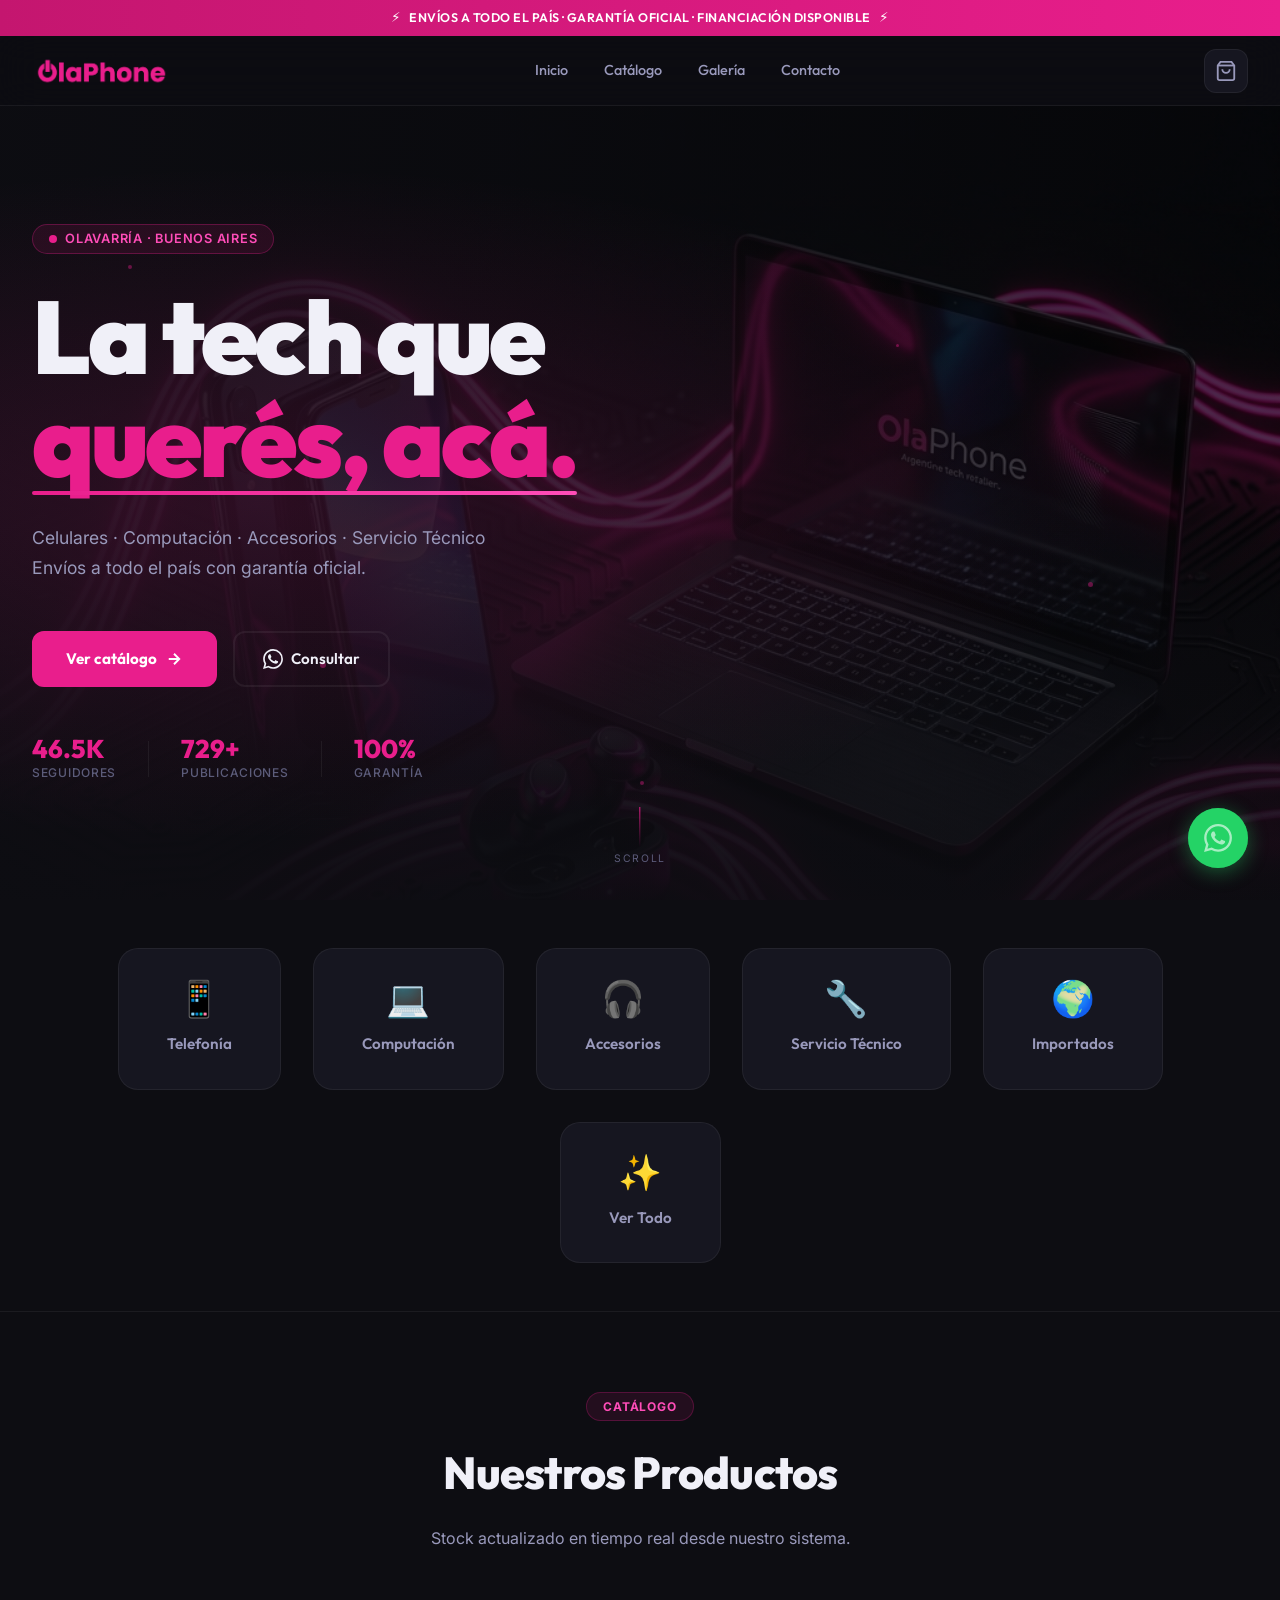
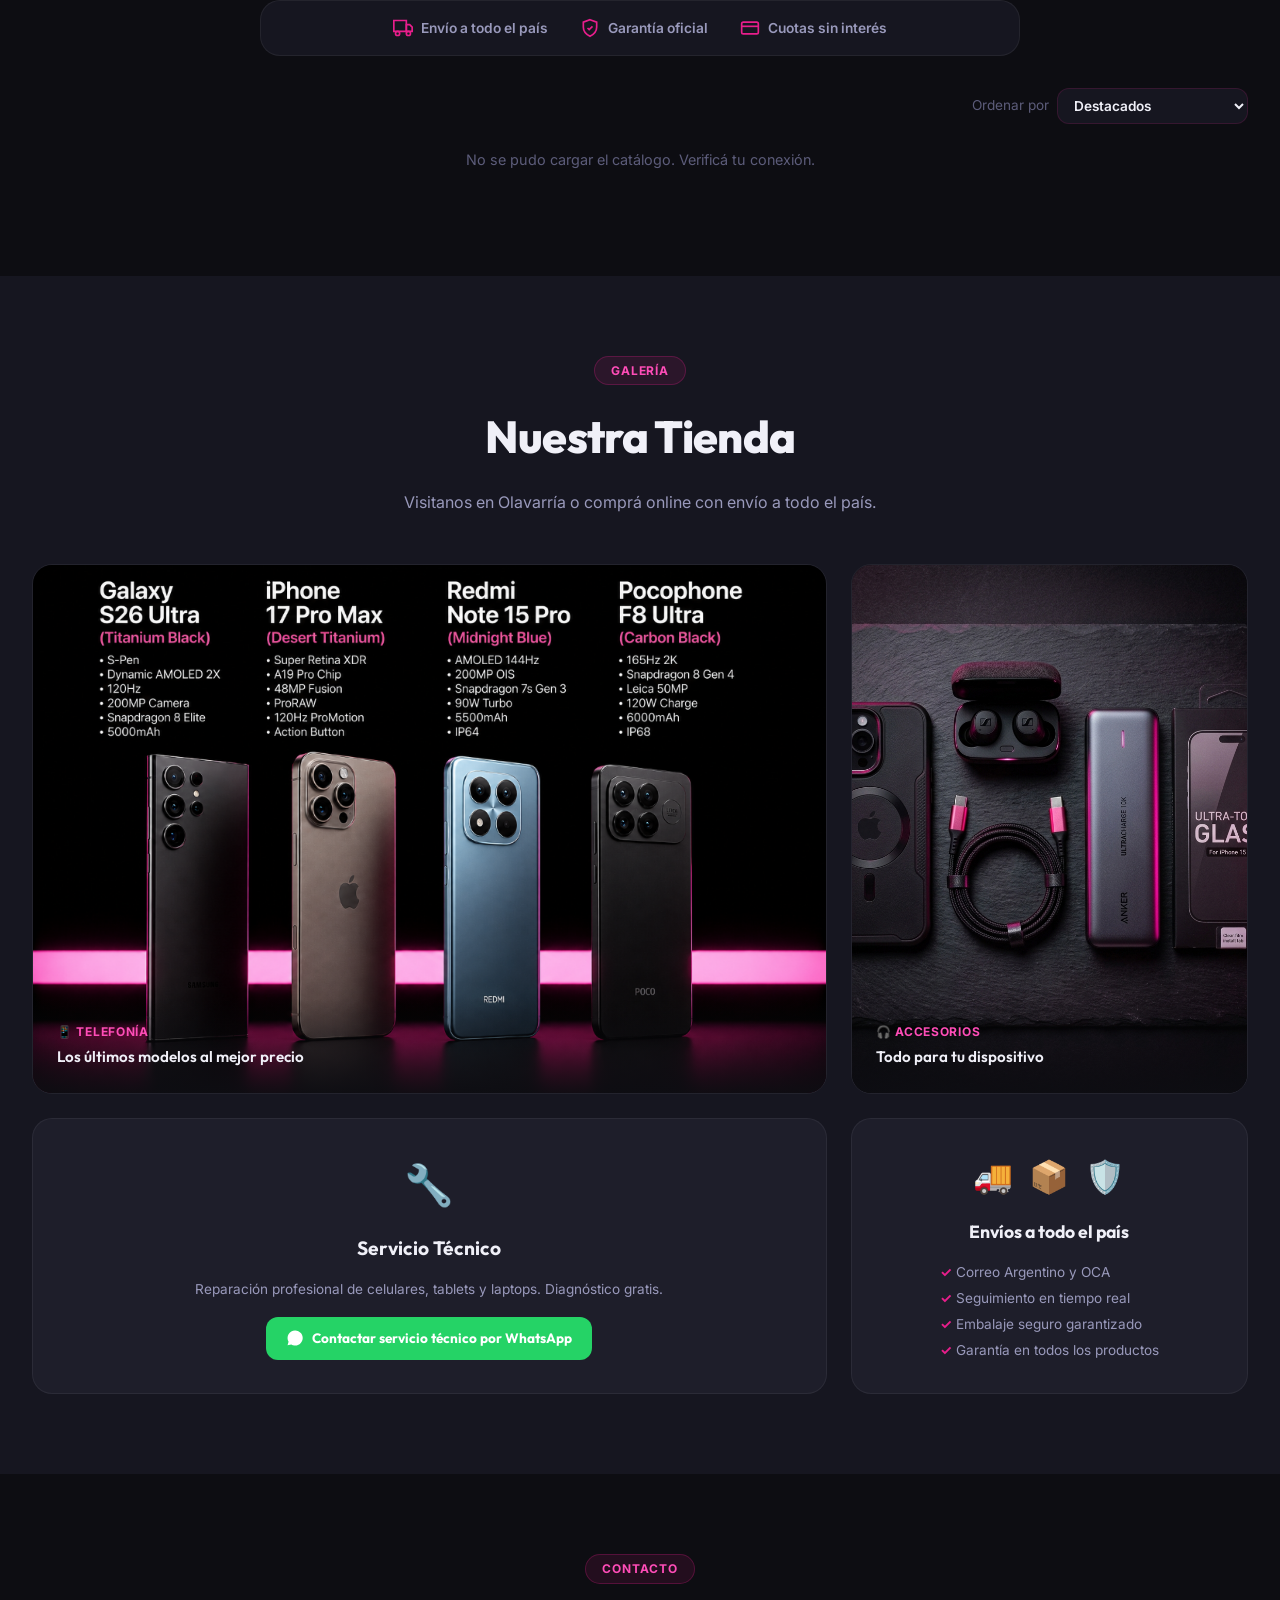
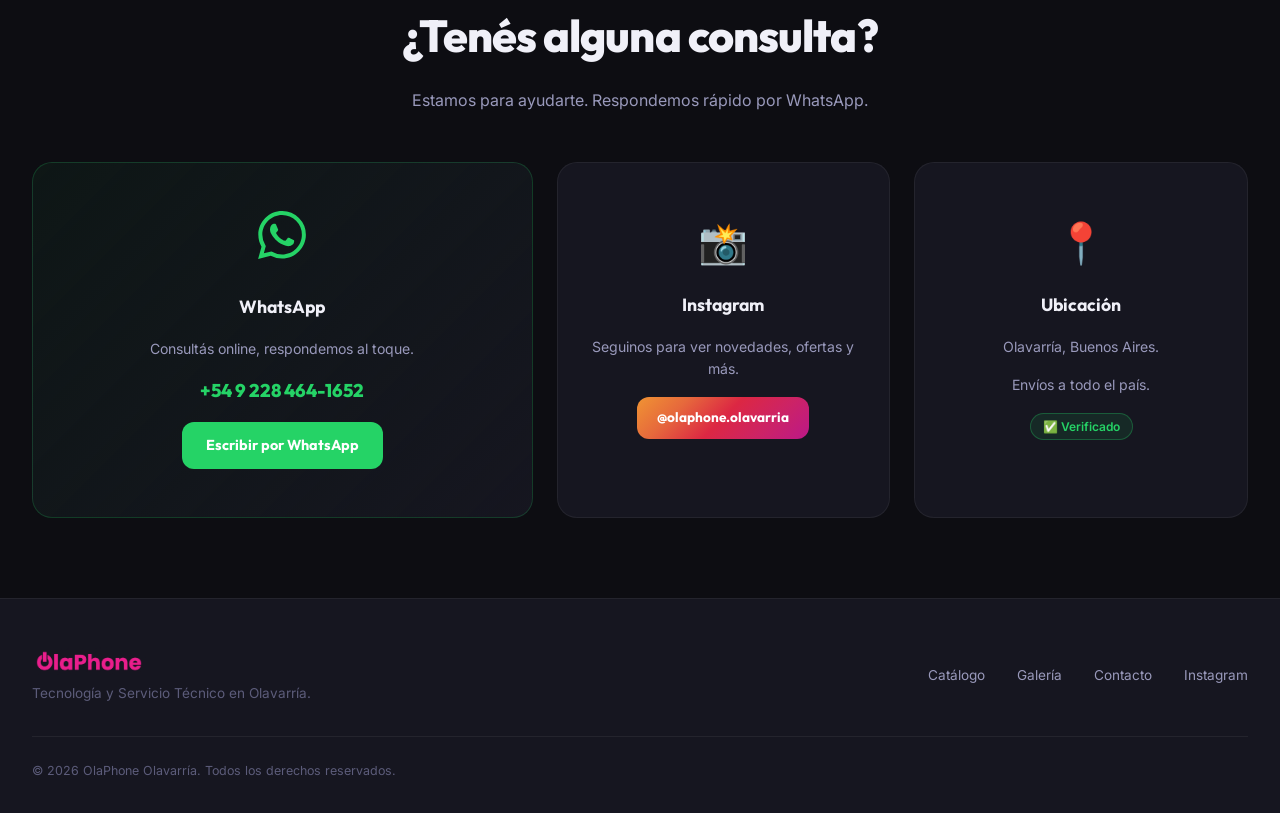
==== commit 14f933eb: "Conectar catalogo a n8n en vivo (Google Sheet -> web) PRODUCTS_URL apunta al webhook real de n8n (bp" ====
--- a/producto.html
+++ b/producto.html
@@ -365,7 +365,7 @@
   <script>
     // TODO: una vez que actives los workflows de n8n (ver n8n/SETUP.md),
     // reemplazar estas dos URLs por la "Production URL" de cada Webhook node.
-    window.PRODUCTS_URL     = "https://TU-INSTANCIA-N8N.app.n8n.cloud/webhook/olaphone/products";
+    window.PRODUCTS_URL     = "https://bphone.app.n8n.cloud/webhook/olaphone/products";
     window.CART_WEBHOOK_URL  = "https://TU-INSTANCIA-N8N.app.n8n.cloud/webhook/olaphone/cart";
     window.WEBHOOK_SECRET   = "b7f3b7f1b7b8a3f7a1c9e4d6f2a8b0c5d7e9f1a3b5c7d9e1f3a5b7c9d1e3f5a7";
     window.OWNER_PHONE      = "542284641652";
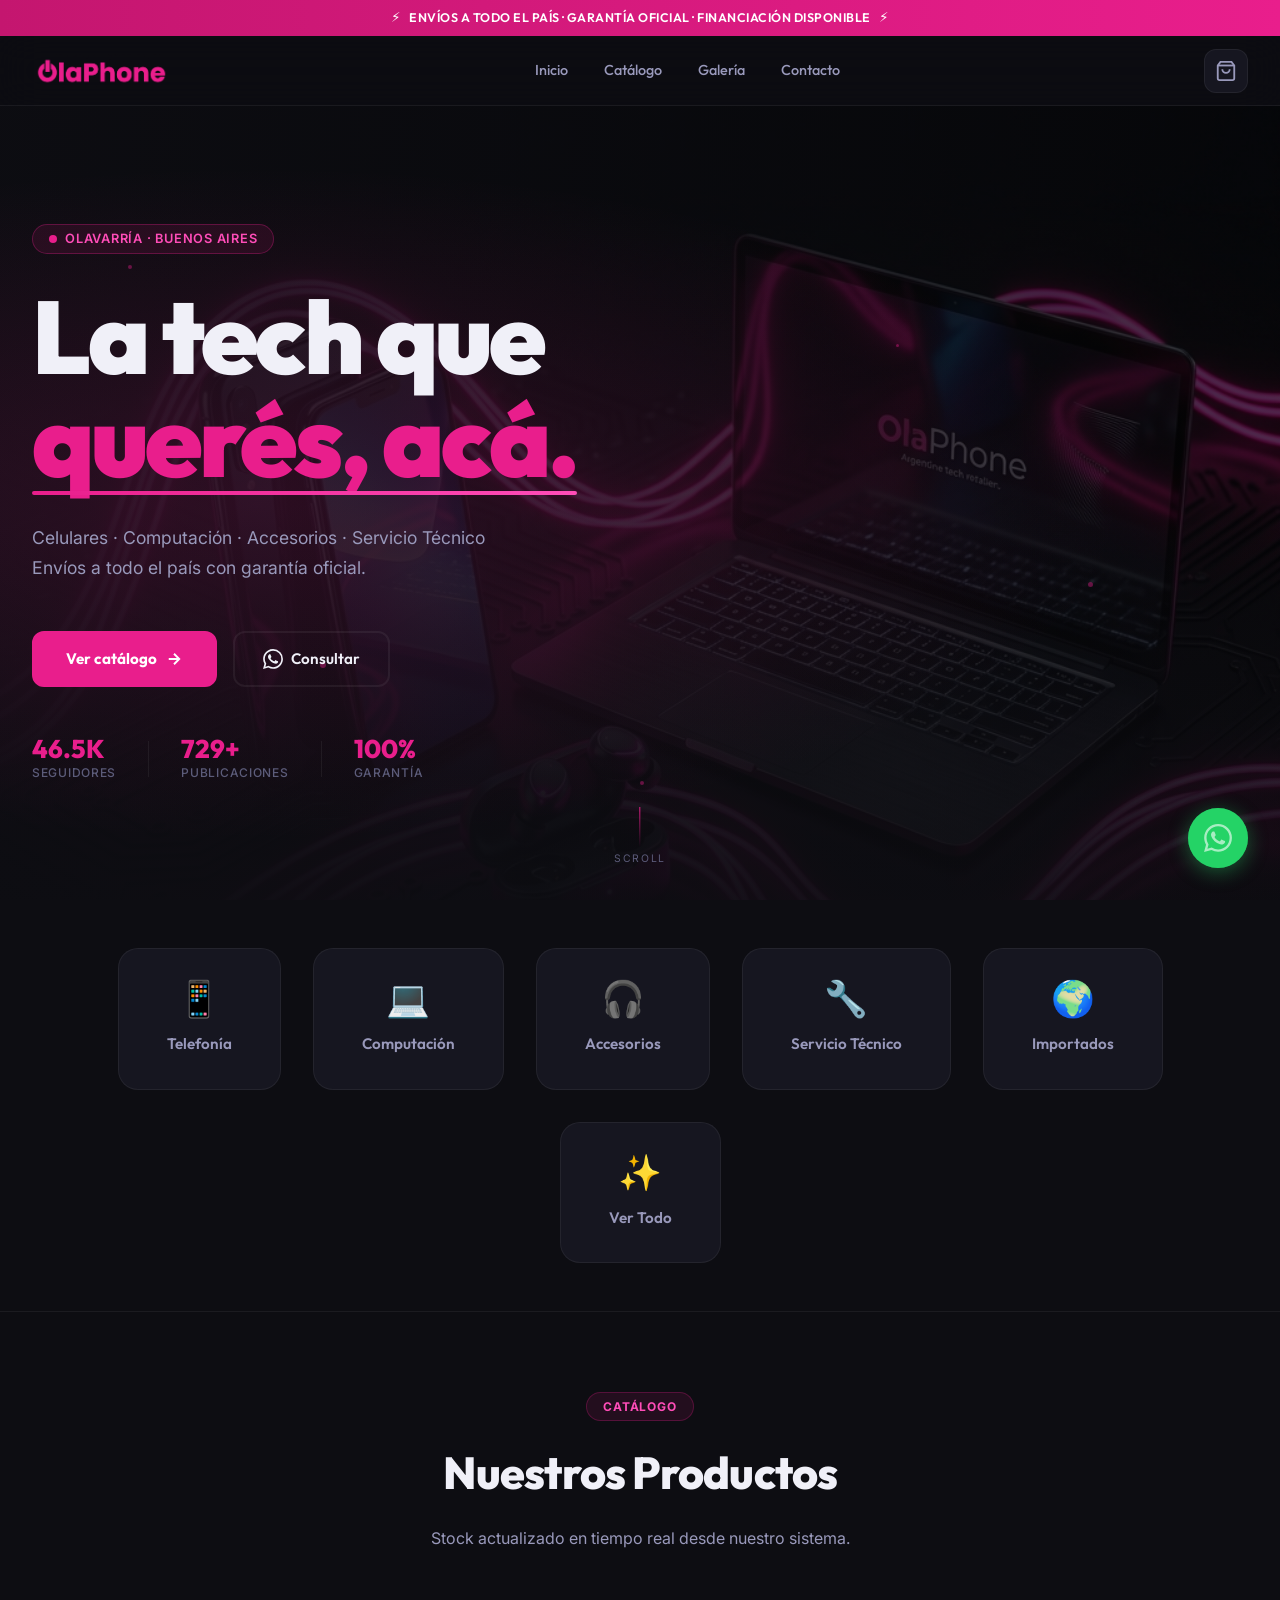
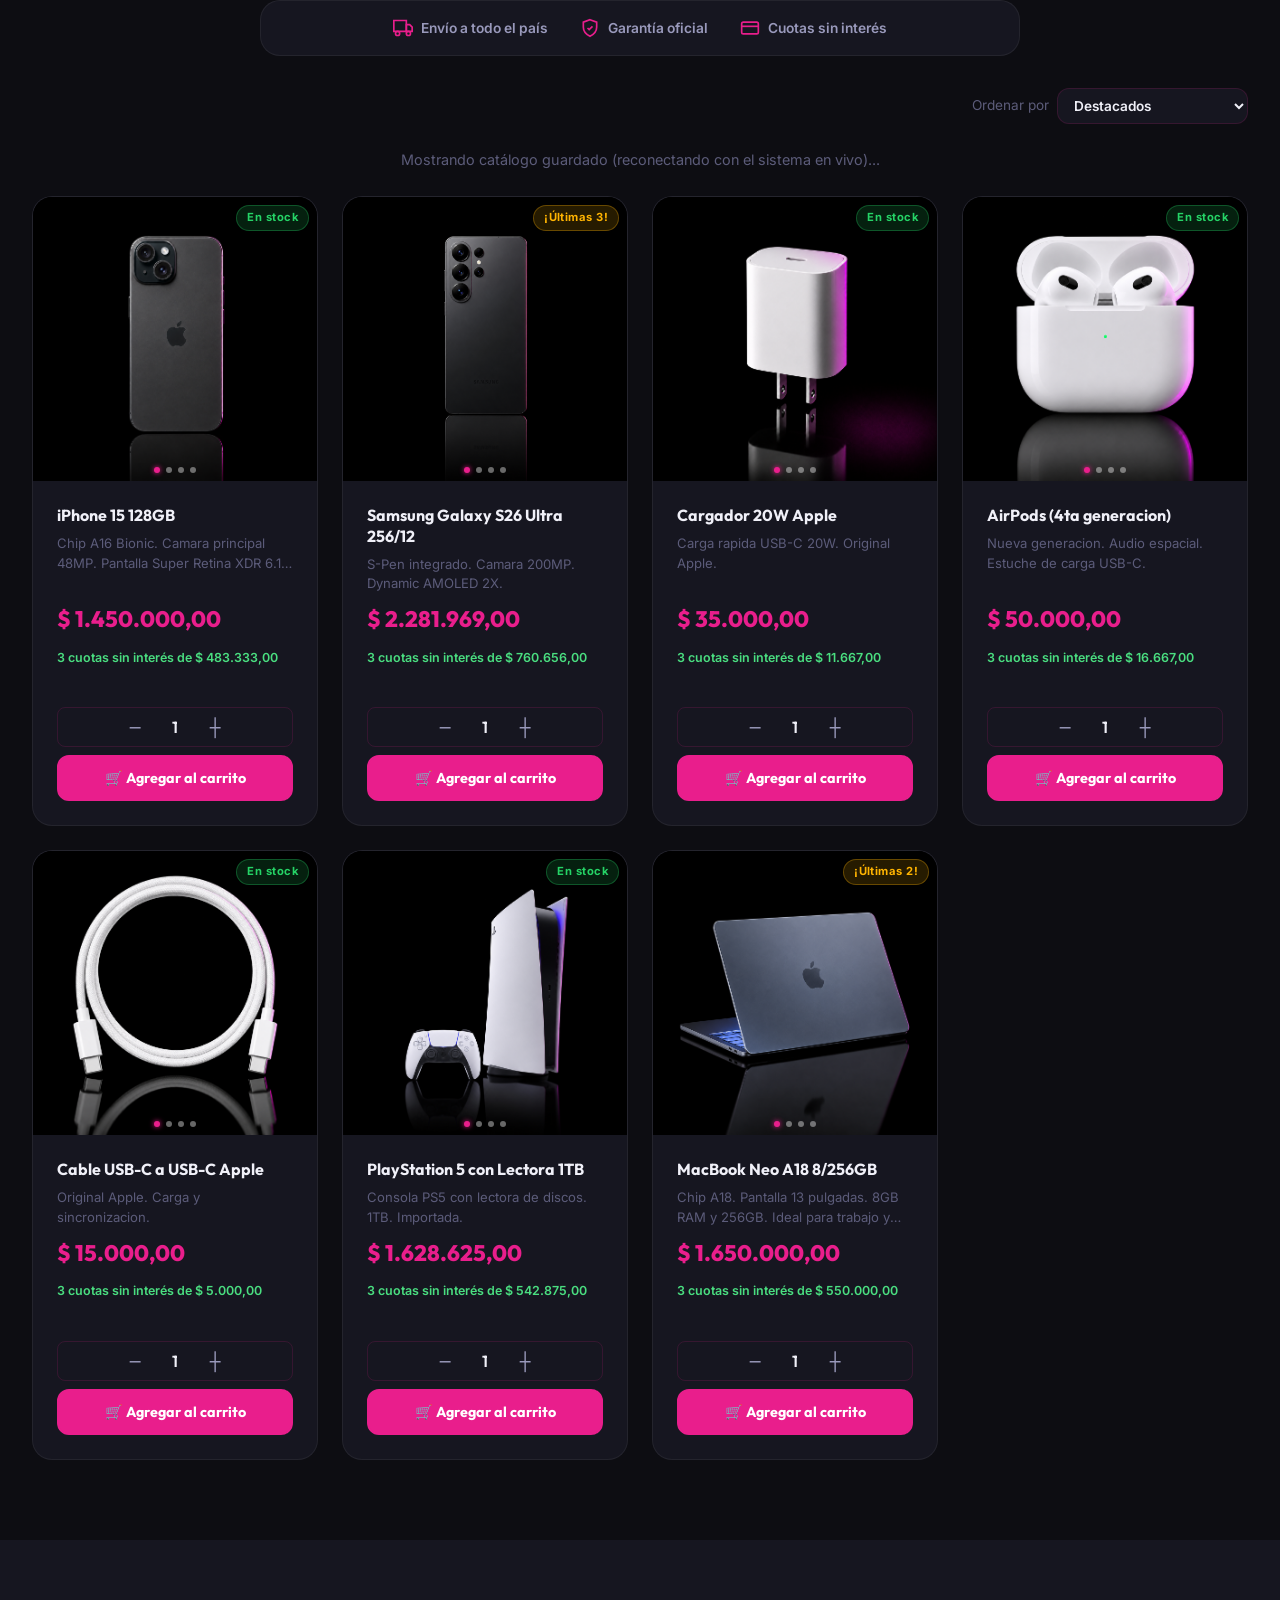
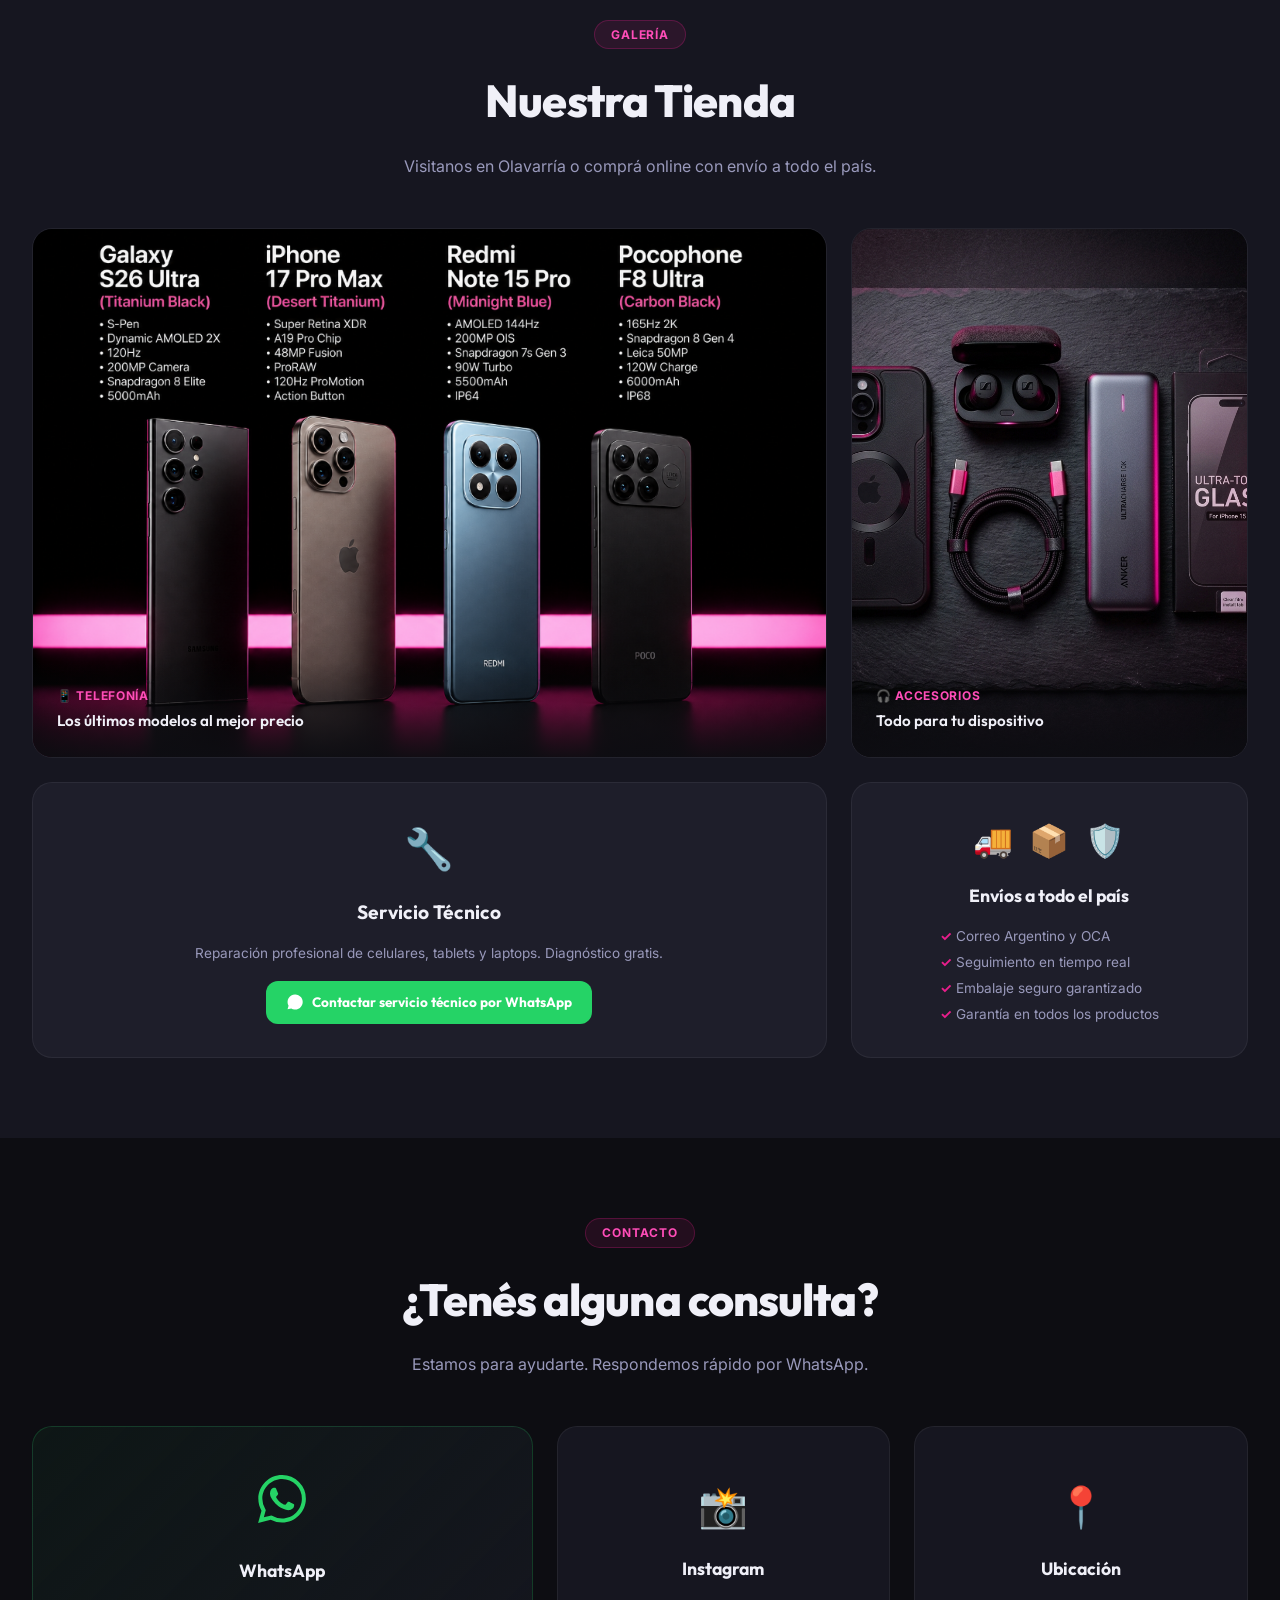
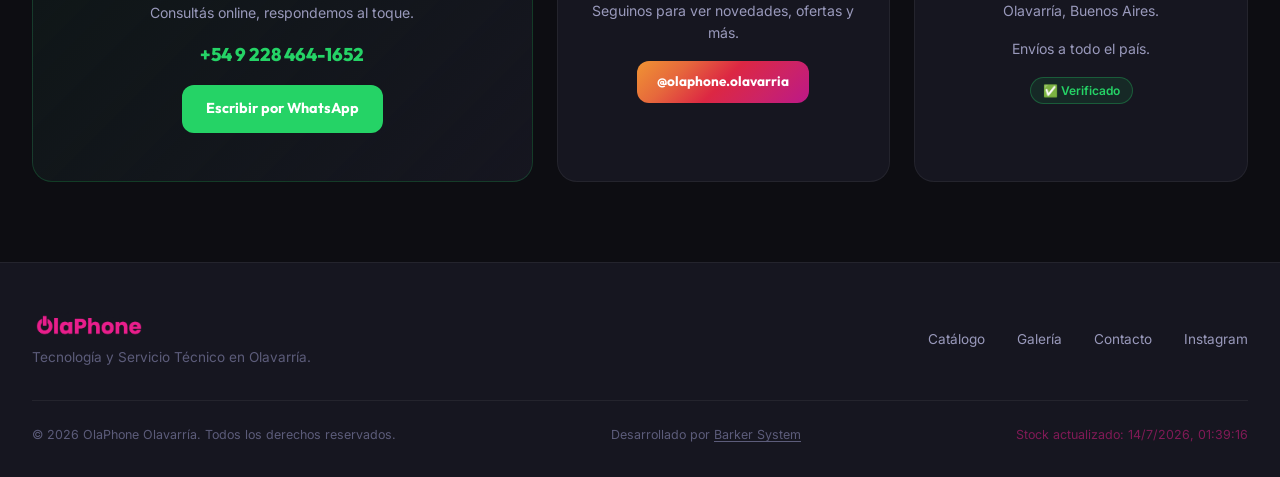
==== commit 04574243: "Agregar credito Barker System con link a Instagram en el footer" ====
--- a/producto.html
+++ b/producto.html
@@ -269,6 +269,9 @@
         <p class="footer-copy">
           &copy; <span id="footer-year"></span> OlaPhone Olavarría. Todos los derechos reservados.
         </p>
+        <p class="footer-credit">
+          Desarrollado por <a href="https://www.instagram.com/Barker.system" target="_blank" rel="noopener noreferrer" class="footer-credit-link">Barker System</a>
+        </p>
         <p id="stock-last-update" class="footer-stock-update" aria-live="polite"></p>
       </div>
     </div>
--- a/css/olaphone.css
+++ b/css/olaphone.css
@@ -1804,13 +1804,25 @@
 }
 
 .footer-copy,
-.footer-stock-update {
+.footer-stock-update,
+.footer-credit {
   font-size: 0.78rem;
   color: var(--text-muted);
 }
 
 .footer-stock-update {
   color: rgba(233, 30, 140, 0.5);
+}
+
+.footer-credit-link {
+  color: var(--text-muted);
+  text-decoration: underline;
+  text-underline-offset: 2px;
+  transition: color 0.15s ease;
+}
+
+.footer-credit-link:hover {
+  color: var(--accent, #e91e8c);
 }
 
 /* ── WHATSAPP FLOAT BUTTON ─────────────────────────────────────── */
